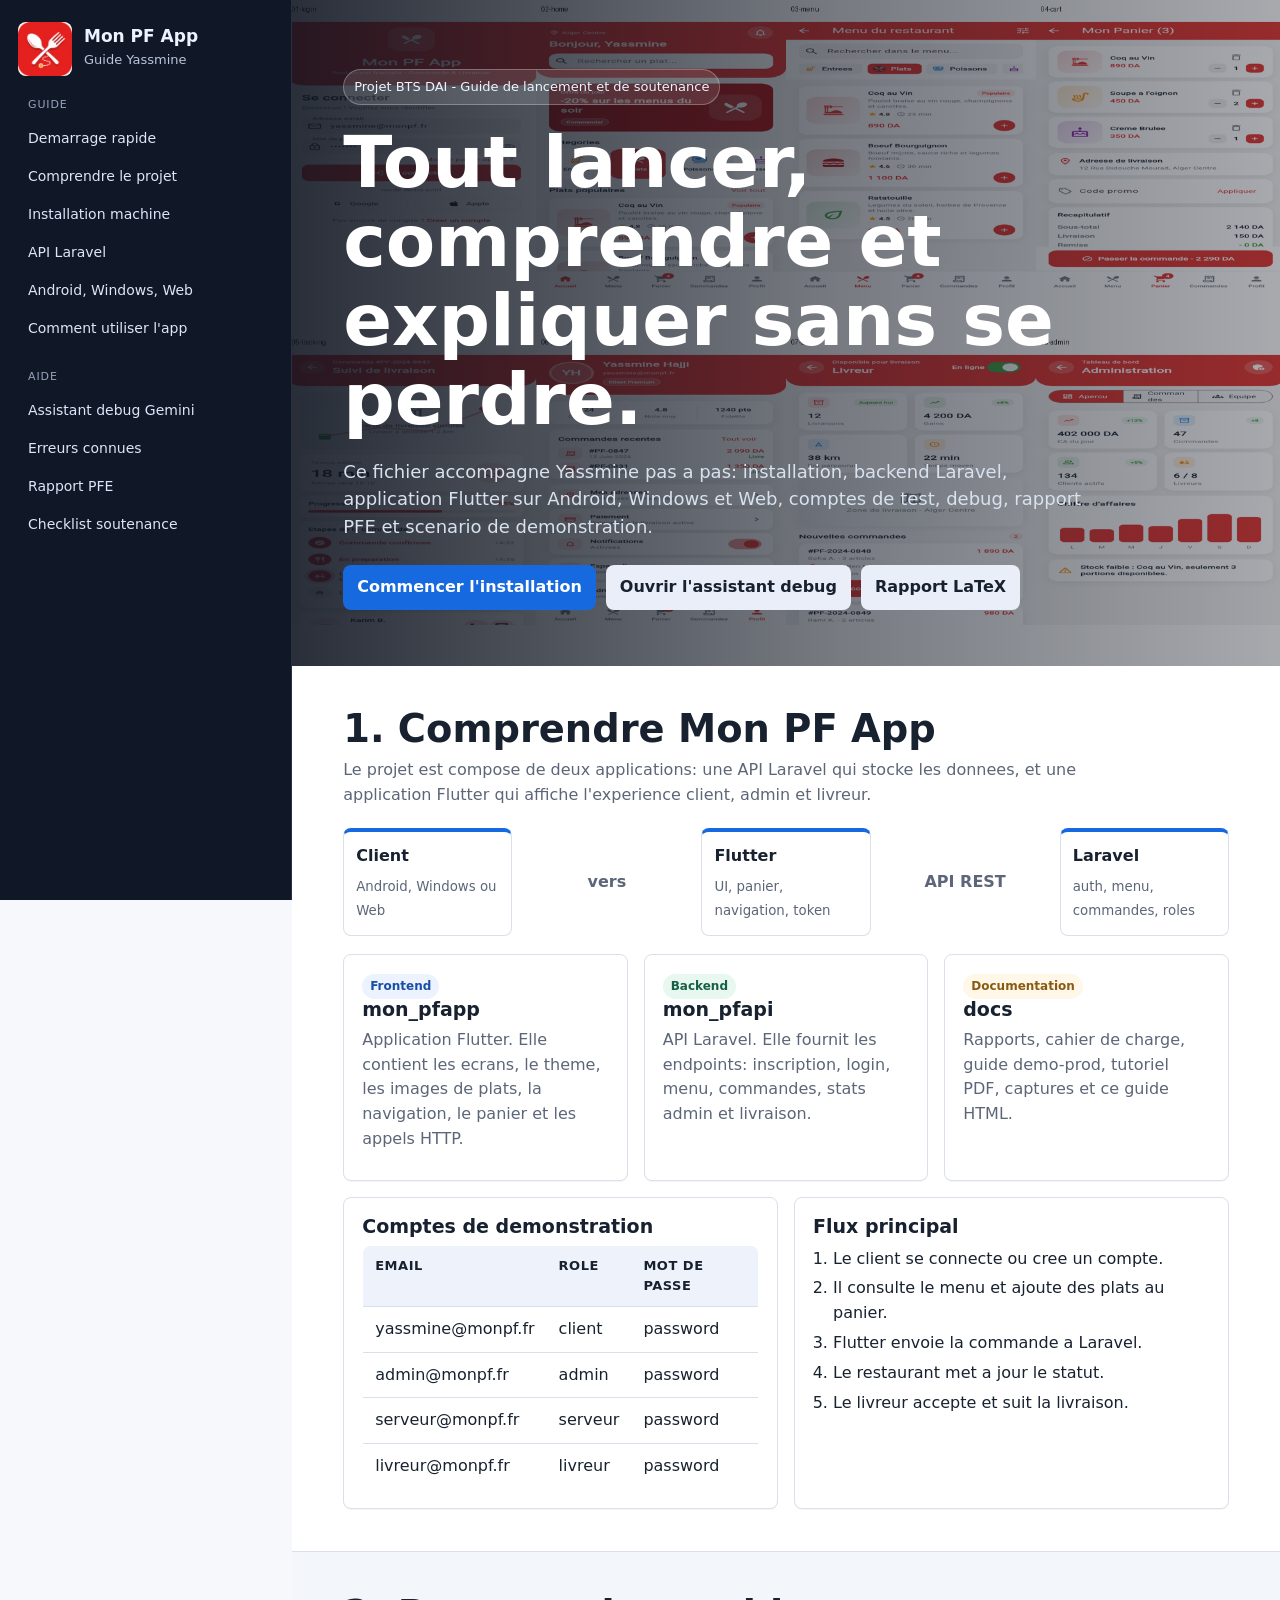
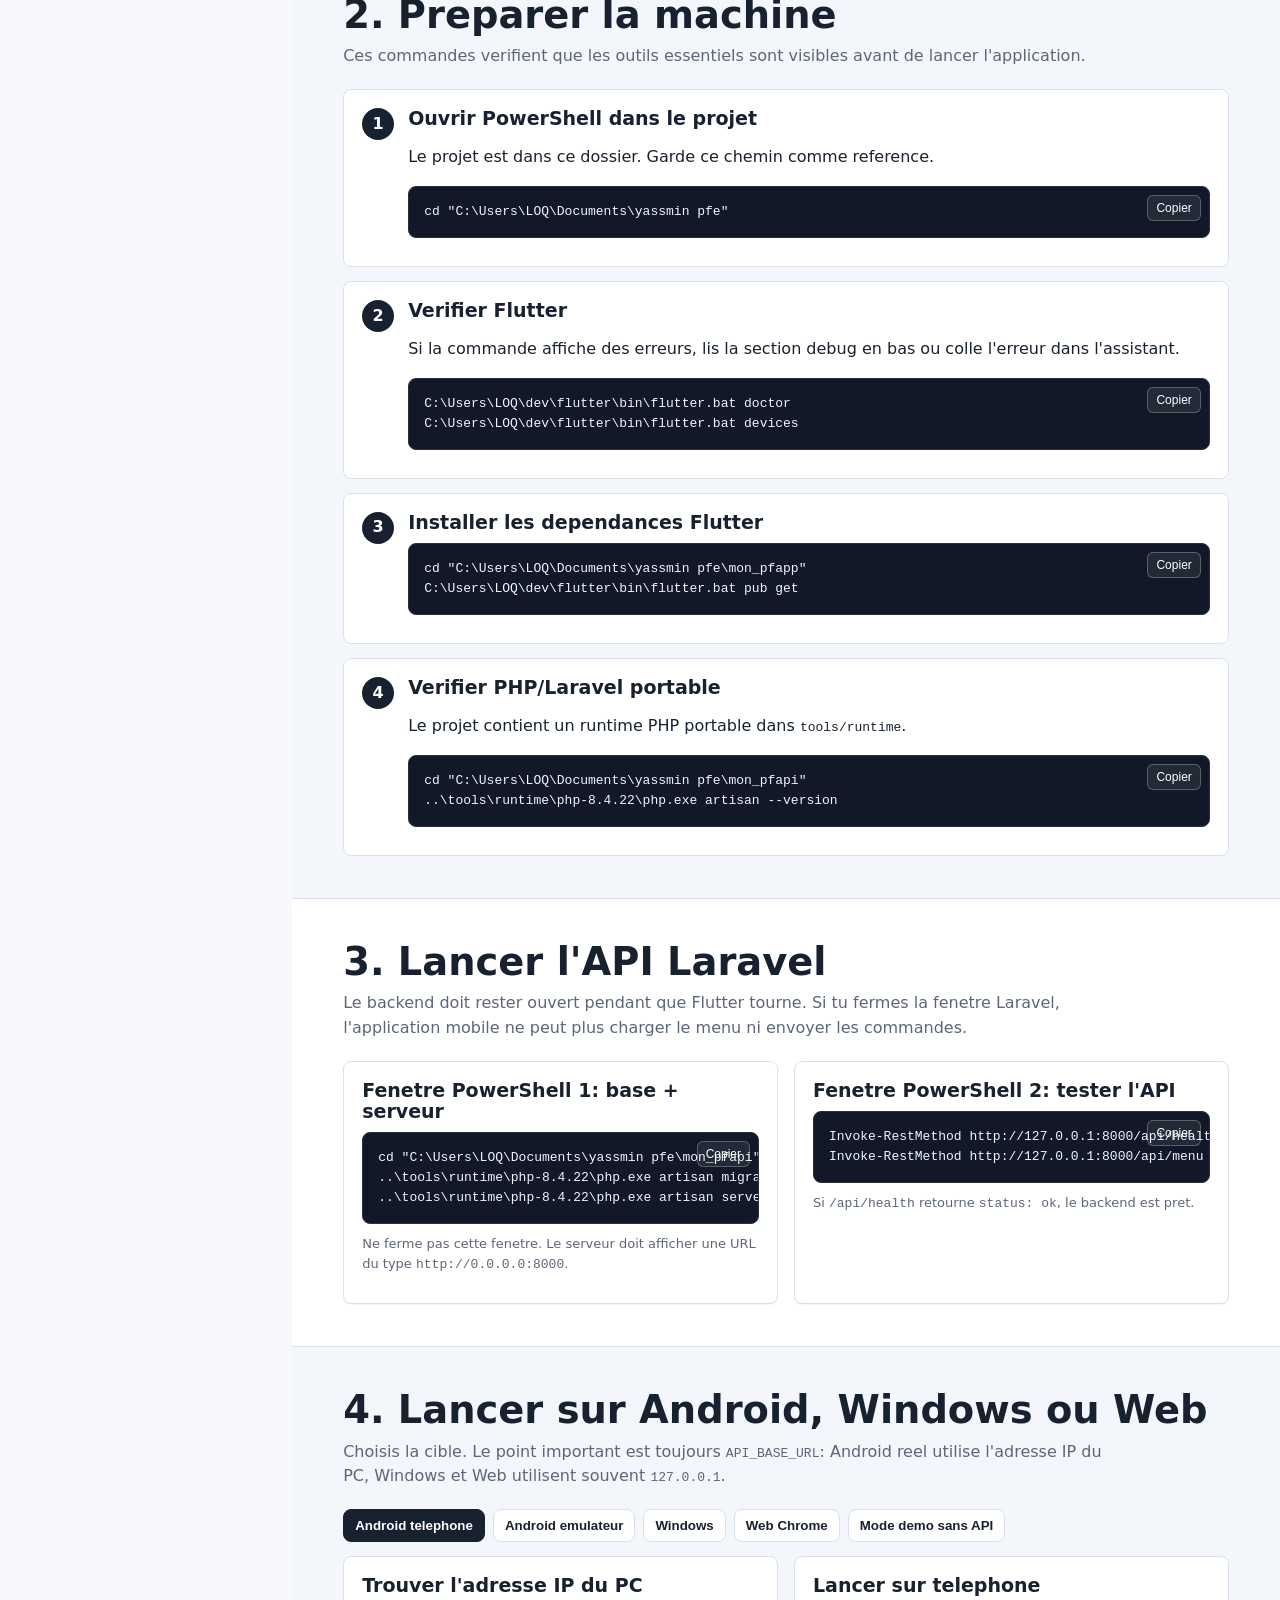
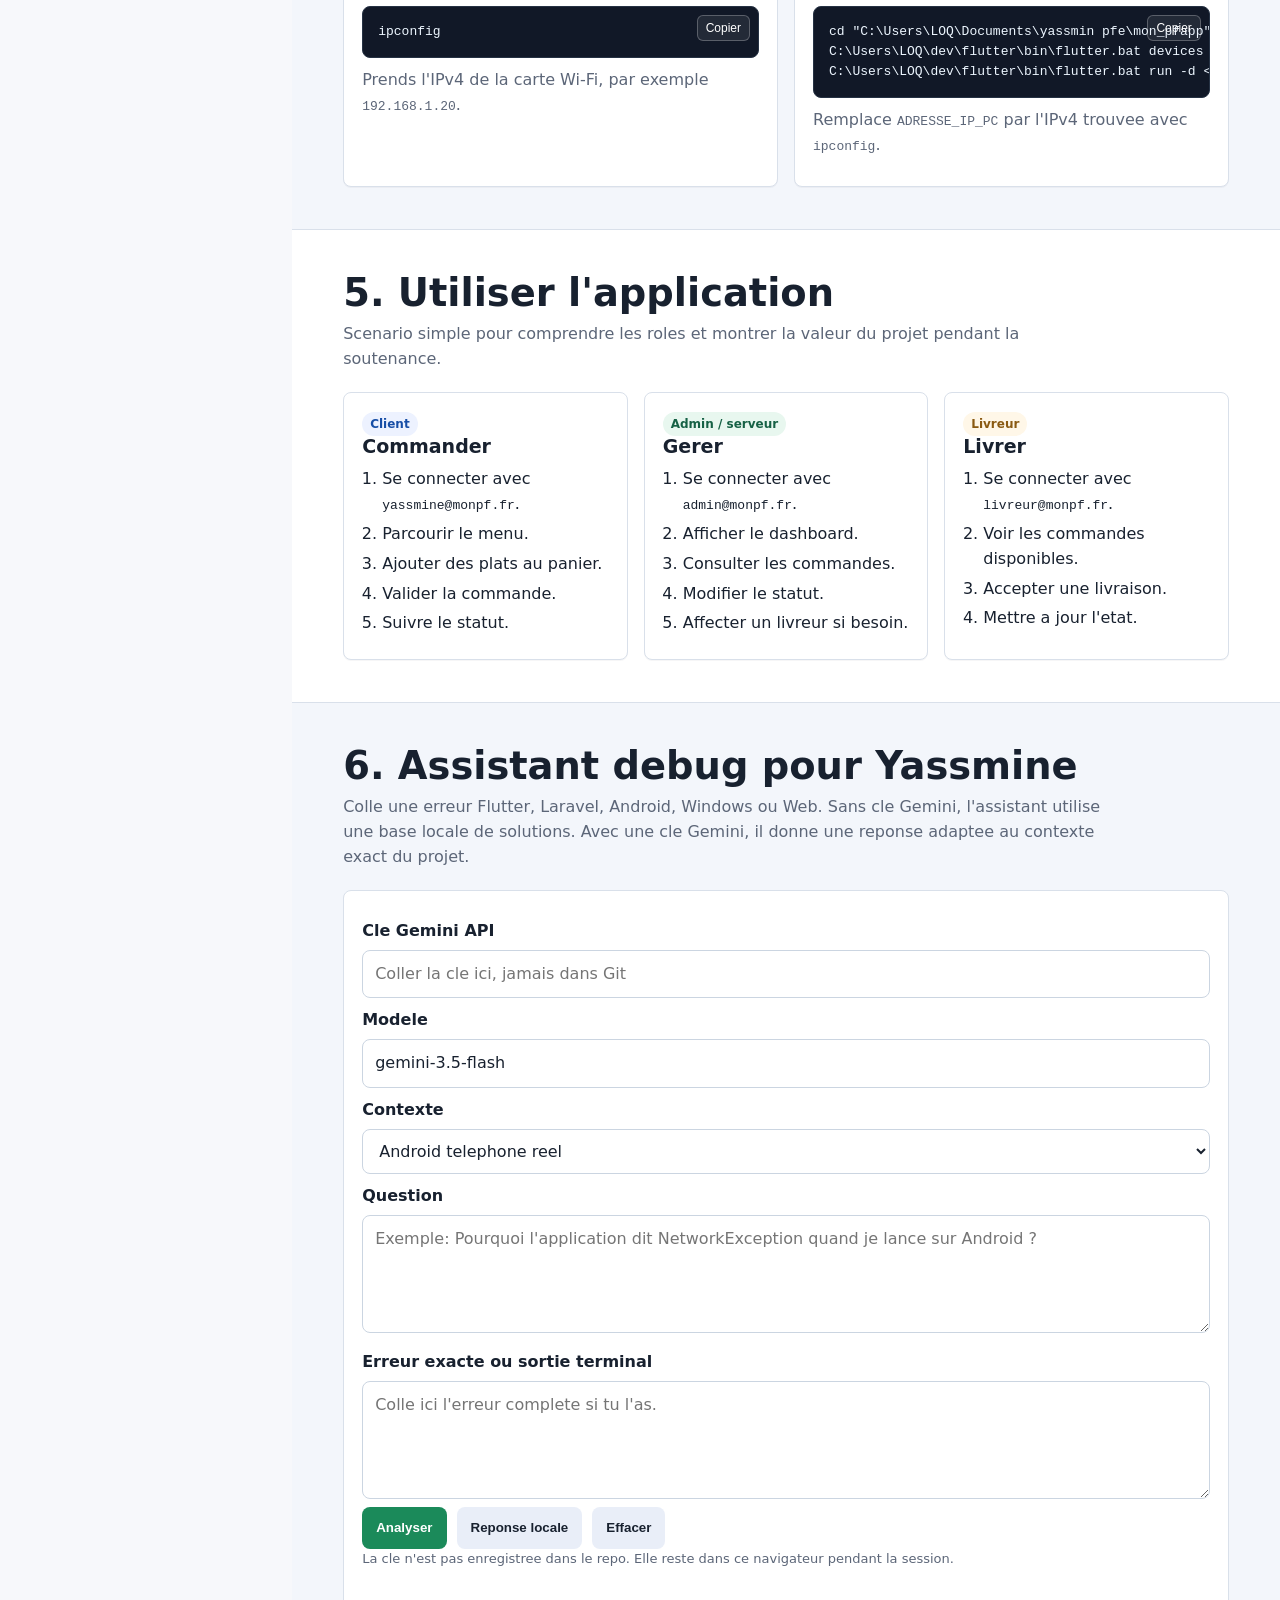
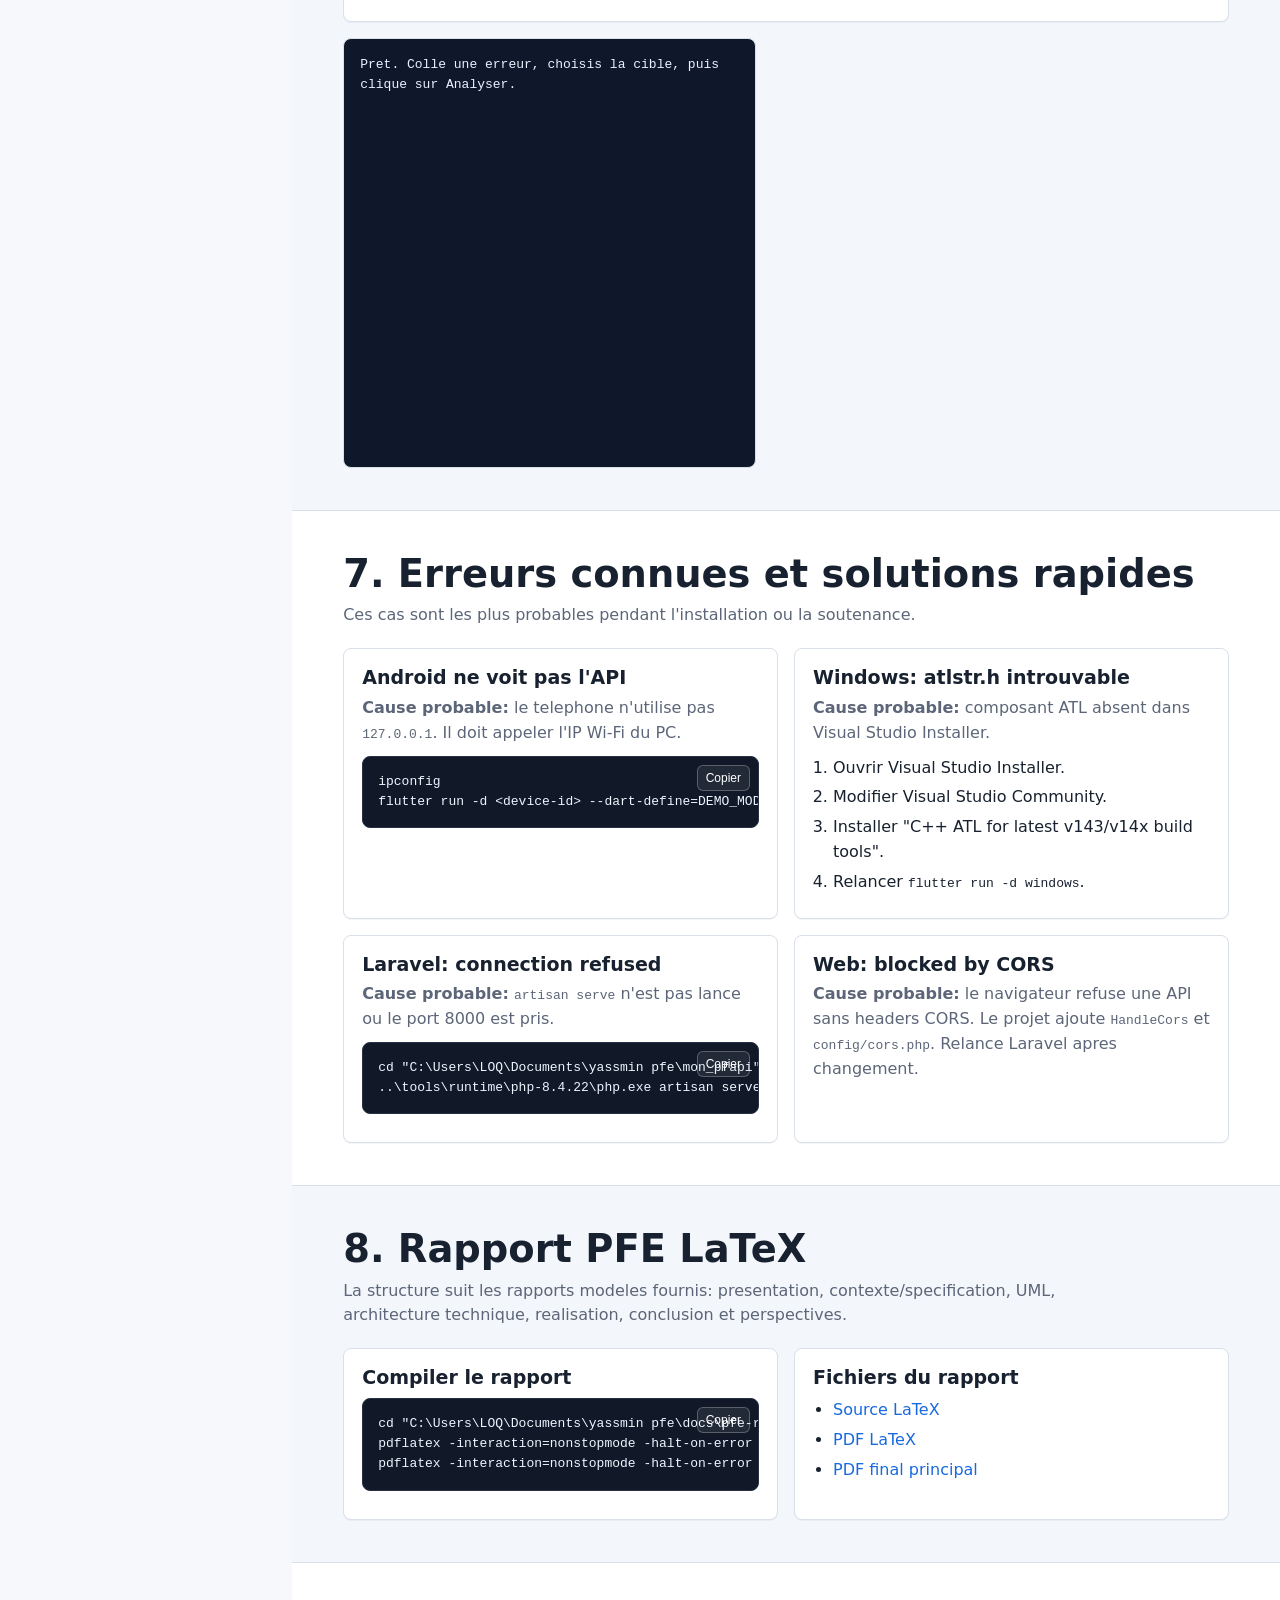
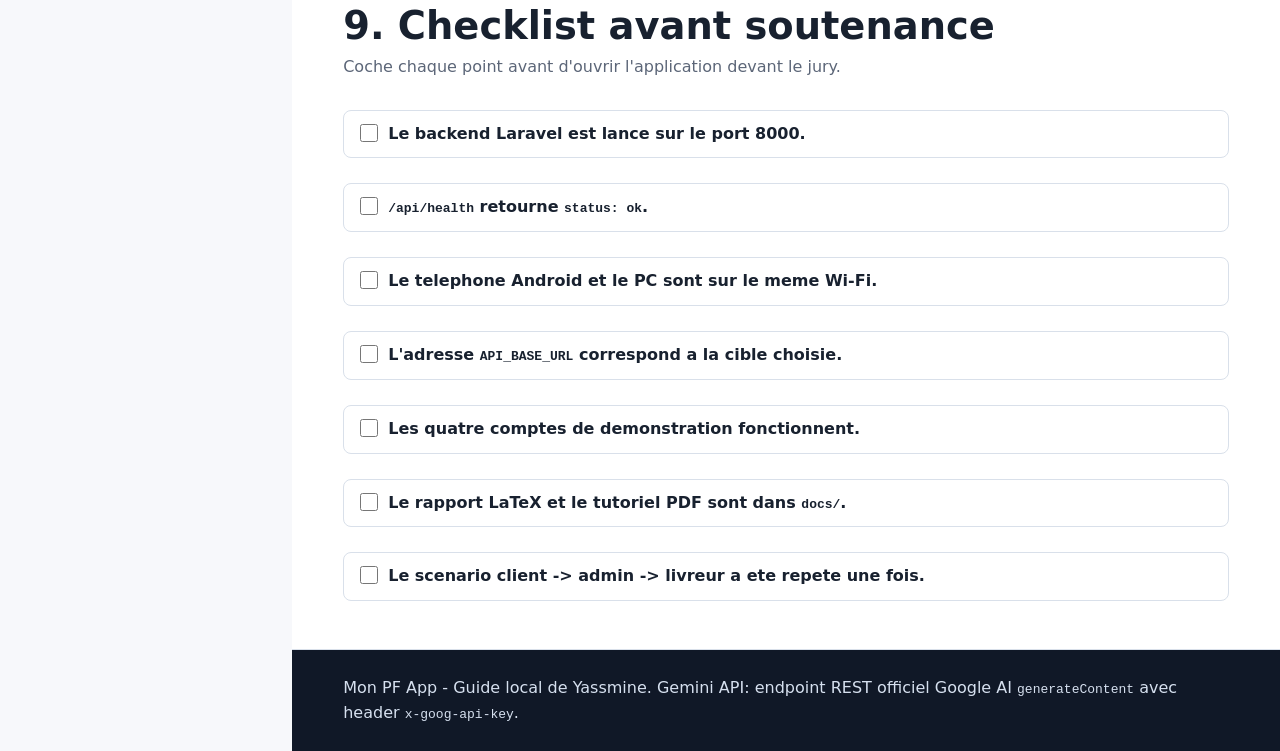
==== docs/yassmine-guide/index.html @ 3e491f98 "Add Yassmine guide and academic PFE report" ====
<!doctype html>
<html lang="fr">
<head>
  <meta charset="utf-8">
  <meta name="viewport" content="width=device-width, initial-scale=1">
  <title>Guide Yassmine - Mon PF App</title>
  <style>
    :root {
      --ink: #18212f;
      --muted: #5c6678;
      --line: #d9e0ea;
      --paper: #f7f8fb;
      --white: #ffffff;
      --blue: #1769e0;
      --green: #1b8a5a;
      --red: #c8323d;
      --gold: #b7791f;
      --violet: #6654d9;
      --shadow: 0 18px 55px rgba(24, 33, 47, 0.12);
      --radius: 8px;
      font-family: Inter, ui-sans-serif, system-ui, -apple-system, BlinkMacSystemFont, "Segoe UI", sans-serif;
    }

    * { box-sizing: border-box; }

    html { scroll-behavior: smooth; }

    body {
      margin: 0;
      color: var(--ink);
      background: var(--paper);
      line-height: 1.55;
    }

    a { color: var(--blue); text-decoration: none; }
    a:hover { text-decoration: underline; }

    .layout {
      min-height: 100vh;
      display: grid;
      grid-template-columns: 292px minmax(0, 1fr);
    }

    aside {
      position: sticky;
      top: 0;
      height: 100vh;
      overflow: auto;
      padding: 22px 18px;
      background: #101827;
      color: #ecf2ff;
      border-right: 1px solid rgba(255,255,255,0.1);
    }

    .brand {
      display: grid;
      grid-template-columns: 54px 1fr;
      gap: 12px;
      align-items: center;
      margin-bottom: 18px;
    }

    .brand img {
      width: 54px;
      height: 54px;
      border-radius: 8px;
      object-fit: cover;
      background: #fff;
    }

    .brand strong {
      display: block;
      font-size: 17px;
      line-height: 1.2;
    }

    .brand span {
      color: #b9c5d9;
      font-size: 13px;
    }

    nav a {
      display: flex;
      align-items: center;
      gap: 9px;
      min-height: 38px;
      padding: 8px 10px;
      border-radius: 8px;
      color: #dce6f8;
      font-size: 14px;
    }

    nav a:hover {
      background: rgba(255,255,255,0.08);
      text-decoration: none;
    }

    .nav-kicker {
      margin: 20px 10px 7px;
      color: #94a3b8;
      font-size: 11px;
      text-transform: uppercase;
      letter-spacing: 0.08em;
    }

    main {
      min-width: 0;
    }

    .hero {
      min-height: 74vh;
      display: grid;
      align-items: end;
      padding: 56px clamp(22px, 4vw, 62px);
      color: #fff;
      background:
        linear-gradient(90deg, rgba(12,18,30,0.88), rgba(12,18,30,0.56) 55%, rgba(12,18,30,0.36)),
        url("../tutorial/assets/screenshots/contact-sheet.png") center/cover;
    }

    .hero-inner {
      width: min(920px, 100%);
    }

    .eyebrow {
      display: inline-flex;
      align-items: center;
      gap: 8px;
      padding: 7px 10px;
      border: 1px solid rgba(255,255,255,0.28);
      border-radius: 999px;
      background: rgba(255,255,255,0.12);
      color: #edf4ff;
      font-size: 13px;
      margin-bottom: 18px;
    }

    h1, h2, h3 {
      margin: 0;
      line-height: 1.1;
      letter-spacing: 0;
    }

    h1 {
      font-size: clamp(38px, 6vw, 72px);
      max-width: 980px;
    }

    .hero p {
      max-width: 760px;
      color: #d8e2ef;
      font-size: 18px;
      margin: 18px 0 24px;
    }

    .hero-actions,
    .row-actions {
      display: flex;
      flex-wrap: wrap;
      gap: 10px;
    }

    .button {
      border: 0;
      border-radius: 8px;
      padding: 10px 14px;
      background: var(--blue);
      color: #fff;
      font-weight: 700;
      cursor: pointer;
      min-height: 42px;
    }

    .button.secondary {
      background: #e9eef8;
      color: var(--ink);
    }

    .button.dark {
      background: #18212f;
      color: #fff;
    }

    .button.green { background: var(--green); }
    .button.red { background: var(--red); }

    .button:hover { filter: brightness(0.96); }

    section {
      padding: 42px clamp(18px, 4vw, 62px);
      border-bottom: 1px solid var(--line);
      background: var(--white);
    }

    section.alt { background: #f3f6fb; }

    .section-head {
      display: flex;
      gap: 20px;
      align-items: end;
      justify-content: space-between;
      margin-bottom: 20px;
    }

    .section-head p {
      max-width: 760px;
      color: var(--muted);
      margin: 8px 0 0;
    }

    h2 {
      font-size: clamp(27px, 3vw, 42px);
      color: var(--ink);
    }

    h3 {
      font-size: 19px;
      margin-bottom: 8px;
    }

    .grid {
      display: grid;
      grid-template-columns: repeat(12, 1fr);
      gap: 16px;
    }

    .panel {
      grid-column: span 4;
      background: var(--white);
      border: 1px solid var(--line);
      border-radius: var(--radius);
      padding: 18px;
      box-shadow: 0 1px 0 rgba(24,33,47,0.04);
    }

    .panel.wide { grid-column: span 8; }
    .panel.full { grid-column: 1 / -1; }
    .panel.half { grid-column: span 6; }

    .panel p { color: var(--muted); margin: 0 0 10px; }
    .panel ul, .panel ol { margin: 10px 0 0; padding-left: 20px; }
    .panel li { margin: 5px 0; }

    .tag {
      display: inline-flex;
      align-items: center;
      min-height: 24px;
      padding: 3px 8px;
      border-radius: 999px;
      background: #edf2ff;
      color: #174ea6;
      font-size: 12px;
      font-weight: 700;
    }

    .tag.green { background: #e8f7ef; color: #166145; }
    .tag.red { background: #fff0f1; color: #9e1f2c; }
    .tag.gold { background: #fff7e8; color: #8a5a12; }
    .tag.violet { background: #f1efff; color: #4a3bb6; }

    .steps {
      counter-reset: step;
      display: grid;
      gap: 14px;
    }

    .step {
      position: relative;
      padding: 18px 18px 18px 64px;
      border: 1px solid var(--line);
      border-radius: var(--radius);
      background: var(--white);
    }

    .step::before {
      counter-increment: step;
      content: counter(step);
      position: absolute;
      left: 18px;
      top: 18px;
      width: 32px;
      height: 32px;
      display: grid;
      place-items: center;
      border-radius: 50%;
      background: var(--ink);
      color: #fff;
      font-weight: 800;
    }

    .codebox {
      position: relative;
      margin: 10px 0;
      border-radius: 8px;
      background: #111827;
      border: 1px solid #263244;
      overflow: hidden;
    }

    .codebox pre {
      margin: 0;
      padding: 15px 52px 15px 15px;
      color: #edf6ff;
      overflow: auto;
      font-family: "Cascadia Mono", "Fira Code", Consolas, monospace;
      font-size: 13px;
      line-height: 1.55;
    }

    .copy {
      position: absolute;
      top: 8px;
      right: 8px;
      border: 1px solid rgba(255,255,255,0.25);
      background: rgba(255,255,255,0.08);
      color: #fff;
      border-radius: 6px;
      padding: 5px 8px;
      font-size: 12px;
      cursor: pointer;
    }

    table {
      width: 100%;
      border-collapse: collapse;
      background: var(--white);
      border: 1px solid var(--line);
      border-radius: 8px;
      overflow: hidden;
    }

    th, td {
      padding: 10px 12px;
      border-bottom: 1px solid var(--line);
      vertical-align: top;
      text-align: left;
    }

    th {
      background: #eef3fb;
      font-size: 13px;
      text-transform: uppercase;
      letter-spacing: 0.04em;
    }

    tr:last-child td { border-bottom: 0; }

    .diagram {
      display: grid;
      grid-template-columns: repeat(5, minmax(110px, 1fr));
      gap: 10px;
      align-items: center;
      margin: 18px 0;
    }

    .node {
      min-height: 86px;
      border: 1px solid var(--line);
      border-top: 4px solid var(--blue);
      border-radius: 8px;
      padding: 12px;
      background: var(--white);
    }

    .node strong { display: block; margin-bottom: 5px; }
    .node small { color: var(--muted); }

    .arrow {
      color: var(--muted);
      text-align: center;
      font-weight: 800;
    }

    .tabs {
      display: flex;
      flex-wrap: wrap;
      gap: 8px;
      margin-bottom: 14px;
    }

    .tab {
      border: 1px solid var(--line);
      background: #fff;
      color: var(--ink);
      border-radius: 8px;
      padding: 8px 11px;
      cursor: pointer;
      font-weight: 700;
    }

    .tab.active {
      background: var(--ink);
      color: #fff;
      border-color: var(--ink);
    }

    .target-panel { display: none; }
    .target-panel.active { display: block; }

    .assistant {
      display: grid;
      grid-template-columns: minmax(0, 0.95fr) minmax(0, 1.05fr);
      gap: 16px;
    }

    label {
      display: block;
      color: var(--ink);
      font-weight: 700;
      margin: 10px 0 6px;
    }

    input, textarea, select {
      width: 100%;
      border: 1px solid #cbd5e1;
      border-radius: 8px;
      padding: 11px 12px;
      font: inherit;
      color: var(--ink);
      background: #fff;
    }

    textarea { min-height: 118px; resize: vertical; }

    .answer {
      min-height: 430px;
      border: 1px solid var(--line);
      border-radius: 8px;
      background: #0f172a;
      color: #eaf2ff;
      padding: 16px;
      white-space: pre-wrap;
      overflow: auto;
      font-family: "Cascadia Mono", Consolas, monospace;
      font-size: 13px;
      line-height: 1.55;
    }

    .hint {
      color: var(--muted);
      font-size: 13px;
      margin-top: 6px;
    }

    .status {
      min-height: 24px;
      color: var(--muted);
      font-size: 13px;
      margin-top: 10px;
    }

    .checklist {
      display: grid;
      gap: 9px;
    }

    .check {
      display: grid;
      grid-template-columns: 22px 1fr;
      gap: 10px;
      align-items: start;
      padding: 11px 12px;
      border: 1px solid var(--line);
      border-radius: 8px;
      background: #fff;
    }

    .check input { width: 18px; height: 18px; margin-top: 2px; }

    footer {
      padding: 26px clamp(18px, 4vw, 62px);
      color: #d6e0ef;
      background: #101827;
    }

    .mobile-nav {
      display: none;
      position: sticky;
      top: 0;
      z-index: 10;
      padding: 10px 12px;
      background: #101827;
      border-bottom: 1px solid rgba(255,255,255,0.12);
    }

    .mobile-nav select {
      background: #fff;
    }

    @media (max-width: 1000px) {
      .layout { display: block; }
      aside { display: none; }
      .mobile-nav { display: block; }
      .panel, .panel.wide, .panel.half { grid-column: 1 / -1; }
      .assistant { grid-template-columns: 1fr; }
      .diagram { grid-template-columns: 1fr; }
      .arrow { transform: rotate(90deg); }
      .hero { min-height: 68vh; }
    }
  </style>
</head>
<body>
  <div class="mobile-nav">
    <select id="mobileJump" aria-label="Navigation rapide">
      <option value="#start">Demarrage</option>
      <option value="#map">Carte du projet</option>
      <option value="#install">Installation</option>
      <option value="#backend">Backend</option>
      <option value="#targets">Android, Windows, Web</option>
      <option value="#use">Utiliser l'application</option>
      <option value="#debug">Assistant debug</option>
      <option value="#report">Rapport PFE</option>
      <option value="#check">Checklist</option>
    </select>
  </div>

  <div class="layout">
    <aside>
      <div class="brand">
        <img src="../../mon_pfapp/assets/branding/mon_pfapp_logo.png" alt="Logo Mon PF App">
        <div>
          <strong>Mon PF App</strong>
          <span>Guide Yassmine</span>
        </div>
      </div>
      <nav>
        <div class="nav-kicker">Guide</div>
        <a href="#start">Demarrage rapide</a>
        <a href="#map">Comprendre le projet</a>
        <a href="#install">Installation machine</a>
        <a href="#backend">API Laravel</a>
        <a href="#targets">Android, Windows, Web</a>
        <a href="#use">Comment utiliser l'app</a>
        <div class="nav-kicker">Aide</div>
        <a href="#debug">Assistant debug Gemini</a>
        <a href="#errors">Erreurs connues</a>
        <a href="#report">Rapport PFE</a>
        <a href="#check">Checklist soutenance</a>
      </nav>
    </aside>

    <main>
      <header class="hero" id="start">
        <div class="hero-inner">
          <span class="eyebrow">Projet BTS DAI - Guide de lancement et de soutenance</span>
          <h1>Tout lancer, comprendre et expliquer sans se perdre.</h1>
          <p>
            Ce fichier accompagne Yassmine pas a pas: installation, backend Laravel,
            application Flutter sur Android, Windows et Web, comptes de test, debug,
            rapport PFE et scenario de demonstration.
          </p>
          <div class="hero-actions">
            <a class="button" href="#install">Commencer l'installation</a>
            <a class="button secondary" href="#debug">Ouvrir l'assistant debug</a>
            <a class="button secondary" href="../pfe-report/latex/rapport_pfe_yassmine_hajji_mon_pf_app.pdf">Rapport LaTeX</a>
          </div>
        </div>
      </header>

      <section id="map">
        <div class="section-head">
          <div>
            <h2>1. Comprendre Mon PF App</h2>
            <p>Le projet est compose de deux applications: une API Laravel qui stocke les donnees, et une application Flutter qui affiche l'experience client, admin et livreur.</p>
          </div>
        </div>

        <div class="diagram" aria-label="Architecture du projet">
          <div class="node"><strong>Client</strong><small>Android, Windows ou Web</small></div>
          <div class="arrow">vers</div>
          <div class="node"><strong>Flutter</strong><small>UI, panier, navigation, token</small></div>
          <div class="arrow">API REST</div>
          <div class="node"><strong>Laravel</strong><small>auth, menu, commandes, roles</small></div>
        </div>

        <div class="grid">
          <article class="panel">
            <span class="tag">Frontend</span>
            <h3>mon_pfapp</h3>
            <p>Application Flutter. Elle contient les ecrans, le theme, les images de plats, la navigation, le panier et les appels HTTP.</p>
          </article>
          <article class="panel">
            <span class="tag green">Backend</span>
            <h3>mon_pfapi</h3>
            <p>API Laravel. Elle fournit les endpoints: inscription, login, menu, commandes, stats admin et livraison.</p>
          </article>
          <article class="panel">
            <span class="tag gold">Documentation</span>
            <h3>docs</h3>
            <p>Rapports, cahier de charge, guide demo-prod, tutoriel PDF, captures et ce guide HTML.</p>
          </article>
          <article class="panel half">
            <h3>Comptes de demonstration</h3>
            <table>
              <thead><tr><th>Email</th><th>Role</th><th>Mot de passe</th></tr></thead>
              <tbody>
                <tr><td>yassmine@monpf.fr</td><td>client</td><td>password</td></tr>
                <tr><td>admin@monpf.fr</td><td>admin</td><td>password</td></tr>
                <tr><td>serveur@monpf.fr</td><td>serveur</td><td>password</td></tr>
                <tr><td>livreur@monpf.fr</td><td>livreur</td><td>password</td></tr>
              </tbody>
            </table>
          </article>
          <article class="panel half">
            <h3>Flux principal</h3>
            <ol>
              <li>Le client se connecte ou cree un compte.</li>
              <li>Il consulte le menu et ajoute des plats au panier.</li>
              <li>Flutter envoie la commande a Laravel.</li>
              <li>Le restaurant met a jour le statut.</li>
              <li>Le livreur accepte et suit la livraison.</li>
            </ol>
          </article>
        </div>
      </section>

      <section class="alt" id="install">
        <div class="section-head">
          <div>
            <h2>2. Preparer la machine</h2>
            <p>Ces commandes verifient que les outils essentiels sont visibles avant de lancer l'application.</p>
          </div>
        </div>

        <div class="steps">
          <div class="step">
            <h3>Ouvrir PowerShell dans le projet</h3>
            <p>Le projet est dans ce dossier. Garde ce chemin comme reference.</p>
            <div class="codebox"><button class="copy">Copier</button><pre>cd "C:\Users\LOQ\Documents\yassmin pfe"</pre></div>
          </div>
          <div class="step">
            <h3>Verifier Flutter</h3>
            <p>Si la commande affiche des erreurs, lis la section debug en bas ou colle l'erreur dans l'assistant.</p>
            <div class="codebox"><button class="copy">Copier</button><pre>C:\Users\LOQ\dev\flutter\bin\flutter.bat doctor
C:\Users\LOQ\dev\flutter\bin\flutter.bat devices</pre></div>
          </div>
          <div class="step">
            <h3>Installer les dependances Flutter</h3>
            <div class="codebox"><button class="copy">Copier</button><pre>cd "C:\Users\LOQ\Documents\yassmin pfe\mon_pfapp"
C:\Users\LOQ\dev\flutter\bin\flutter.bat pub get</pre></div>
          </div>
          <div class="step">
            <h3>Verifier PHP/Laravel portable</h3>
            <p>Le projet contient un runtime PHP portable dans <code>tools/runtime</code>.</p>
            <div class="codebox"><button class="copy">Copier</button><pre>cd "C:\Users\LOQ\Documents\yassmin pfe\mon_pfapi"
..\tools\runtime\php-8.4.22\php.exe artisan --version</pre></div>
          </div>
        </div>
      </section>

      <section id="backend">
        <div class="section-head">
          <div>
            <h2>3. Lancer l'API Laravel</h2>
            <p>Le backend doit rester ouvert pendant que Flutter tourne. Si tu fermes la fenetre Laravel, l'application mobile ne peut plus charger le menu ni envoyer les commandes.</p>
          </div>
        </div>

        <div class="grid">
          <div class="panel half">
            <h3>Fenetre PowerShell 1: base + serveur</h3>
            <div class="codebox"><button class="copy">Copier</button><pre>cd "C:\Users\LOQ\Documents\yassmin pfe\mon_pfapi"
..\tools\runtime\php-8.4.22\php.exe artisan migrate:fresh --seed
..\tools\runtime\php-8.4.22\php.exe artisan serve --host=0.0.0.0 --port=8000</pre></div>
            <p class="hint">Ne ferme pas cette fenetre. Le serveur doit afficher une URL du type <code>http://0.0.0.0:8000</code>.</p>
          </div>
          <div class="panel half">
            <h3>Fenetre PowerShell 2: tester l'API</h3>
            <div class="codebox"><button class="copy">Copier</button><pre>Invoke-RestMethod http://127.0.0.1:8000/api/health
Invoke-RestMethod http://127.0.0.1:8000/api/menu</pre></div>
            <p class="hint">Si <code>/api/health</code> retourne <code>status: ok</code>, le backend est pret.</p>
          </div>
        </div>
      </section>

      <section class="alt" id="targets">
        <div class="section-head">
          <div>
            <h2>4. Lancer sur Android, Windows ou Web</h2>
            <p>Choisis la cible. Le point important est toujours <code>API_BASE_URL</code>: Android reel utilise l'adresse IP du PC, Windows et Web utilisent souvent <code>127.0.0.1</code>.</p>
          </div>
        </div>

        <div class="tabs" role="tablist">
          <button class="tab active" data-tab="android">Android telephone</button>
          <button class="tab" data-tab="emulator">Android emulateur</button>
          <button class="tab" data-tab="windows">Windows</button>
          <button class="tab" data-tab="web">Web Chrome</button>
          <button class="tab" data-tab="demo">Mode demo sans API</button>
        </div>

        <div class="target-panel active" id="tab-android">
          <div class="grid">
            <div class="panel half">
              <h3>Trouver l'adresse IP du PC</h3>
              <div class="codebox"><button class="copy">Copier</button><pre>ipconfig</pre></div>
              <p>Prends l'IPv4 de la carte Wi-Fi, par exemple <code>192.168.1.20</code>.</p>
            </div>
            <div class="panel half">
              <h3>Lancer sur telephone</h3>
              <div class="codebox"><button class="copy">Copier</button><pre>cd "C:\Users\LOQ\Documents\yassmin pfe\mon_pfapp"
C:\Users\LOQ\dev\flutter\bin\flutter.bat devices
C:\Users\LOQ\dev\flutter\bin\flutter.bat run -d &lt;device-id&gt; --dart-define=DEMO_MODE=false --dart-define=API_BASE_URL=http://ADRESSE_IP_PC:8000/api</pre></div>
              <p>Remplace <code>ADRESSE_IP_PC</code> par l'IPv4 trouvee avec <code>ipconfig</code>.</p>
            </div>
          </div>
        </div>

        <div class="target-panel" id="tab-emulator">
          <div class="panel full">
            <h3>Lancer sur emulateur Android</h3>
            <p>Dans l'emulateur Android, <code>10.0.2.2</code> signifie "mon PC".</p>
            <div class="codebox"><button class="copy">Copier</button><pre>cd "C:\Users\LOQ\Documents\yassmin pfe\mon_pfapp"
C:\Users\LOQ\dev\flutter\bin\flutter.bat run -d emulator --dart-define=DEMO_MODE=false --dart-define=API_BASE_URL=http://10.0.2.2:8000/api</pre></div>
          </div>
        </div>

        <div class="target-panel" id="tab-windows">
          <div class="panel full">
            <h3>Lancer sur Windows</h3>
            <div class="codebox"><button class="copy">Copier</button><pre>cd "C:\Users\LOQ\Documents\yassmin pfe\mon_pfapp"
C:\Users\LOQ\dev\flutter\bin\flutter.bat run -d windows --dart-define=DEMO_MODE=false --dart-define=API_BASE_URL=http://127.0.0.1:8000/api</pre></div>
            <p class="hint">Si l'erreur parle de <code>atlstr.h</code>, installe le composant Visual Studio "C++ ATL".</p>
          </div>
        </div>

        <div class="target-panel" id="tab-web">
          <div class="panel full">
            <h3>Lancer sur Web Chrome</h3>
            <p>Le backend contient maintenant CORS pour permettre au navigateur d'appeler <code>/api</code> en local.</p>
            <div class="codebox"><button class="copy">Copier</button><pre>cd "C:\Users\LOQ\Documents\yassmin pfe\mon_pfapp"
C:\Users\LOQ\dev\flutter\bin\flutter.bat run -d chrome --web-port=5600 --dart-define=DEMO_MODE=false --dart-define=API_BASE_URL=http://127.0.0.1:8000/api</pre></div>
          </div>
        </div>

        <div class="target-panel" id="tab-demo">
          <div class="panel full">
            <h3>Mode demo sans backend</h3>
            <p>Utile si le jury veut voir l'interface rapidement ou si l'API est temporairement bloquee.</p>
            <div class="codebox"><button class="copy">Copier</button><pre>cd "C:\Users\LOQ\Documents\yassmin pfe\mon_pfapp"
C:\Users\LOQ\dev\flutter\bin\flutter.bat run -d chrome --dart-define=DEMO_MODE=true</pre></div>
          </div>
        </div>
      </section>

      <section id="use">
        <div class="section-head">
          <div>
            <h2>5. Utiliser l'application</h2>
            <p>Scenario simple pour comprendre les roles et montrer la valeur du projet pendant la soutenance.</p>
          </div>
        </div>

        <div class="grid">
          <article class="panel">
            <span class="tag">Client</span>
            <h3>Commander</h3>
            <ol>
              <li>Se connecter avec <code>yassmine@monpf.fr</code>.</li>
              <li>Parcourir le menu.</li>
              <li>Ajouter des plats au panier.</li>
              <li>Valider la commande.</li>
              <li>Suivre le statut.</li>
            </ol>
          </article>
          <article class="panel">
            <span class="tag green">Admin / serveur</span>
            <h3>Gerer</h3>
            <ol>
              <li>Se connecter avec <code>admin@monpf.fr</code>.</li>
              <li>Afficher le dashboard.</li>
              <li>Consulter les commandes.</li>
              <li>Modifier le statut.</li>
              <li>Affecter un livreur si besoin.</li>
            </ol>
          </article>
          <article class="panel">
            <span class="tag gold">Livreur</span>
            <h3>Livrer</h3>
            <ol>
              <li>Se connecter avec <code>livreur@monpf.fr</code>.</li>
              <li>Voir les commandes disponibles.</li>
              <li>Accepter une livraison.</li>
              <li>Mettre a jour l'etat.</li>
            </ol>
          </article>
        </div>
      </section>

      <section class="alt" id="debug">
        <div class="section-head">
          <div>
            <h2>6. Assistant debug pour Yassmine</h2>
            <p>Colle une erreur Flutter, Laravel, Android, Windows ou Web. Sans cle Gemini, l'assistant utilise une base locale de solutions. Avec une cle Gemini, il donne une reponse adaptee au contexte exact du projet.</p>
          </div>
        </div>

        <div class="assistant">
          <div class="panel full">
            <label for="apiKey">Cle Gemini API</label>
            <input id="apiKey" type="password" placeholder="Coller la cle ici, jamais dans Git">
            <label for="model">Modele</label>
            <input id="model" value="gemini-3.5-flash">
            <label for="target">Contexte</label>
            <select id="target">
              <option>Android telephone reel</option>
              <option>Android emulateur</option>
              <option>Windows</option>
              <option>Web Chrome</option>
              <option>Backend Laravel</option>
              <option>Rapport LaTeX</option>
            </select>
            <label for="question">Question</label>
            <textarea id="question" placeholder="Exemple: Pourquoi l'application dit NetworkException quand je lance sur Android ?"></textarea>
            <label for="errorLog">Erreur exacte ou sortie terminal</label>
            <textarea id="errorLog" placeholder="Colle ici l'erreur complete si tu l'as."></textarea>
            <div class="row-actions">
              <button class="button green" id="askBtn">Analyser</button>
              <button class="button secondary" id="offlineBtn">Reponse locale</button>
              <button class="button secondary" id="clearBtn">Effacer</button>
            </div>
            <p class="hint">La cle n'est pas enregistree dans le repo. Elle reste dans ce navigateur pendant la session.</p>
            <div class="status" id="status"></div>
          </div>
          <div>
            <div class="answer" id="answer">Pret. Colle une erreur, choisis la cible, puis clique sur Analyser.</div>
          </div>
        </div>
      </section>

      <section id="errors">
        <div class="section-head">
          <div>
            <h2>7. Erreurs connues et solutions rapides</h2>
            <p>Ces cas sont les plus probables pendant l'installation ou la soutenance.</p>
          </div>
        </div>

        <div class="grid">
          <article class="panel half">
            <h3>Android ne voit pas l'API</h3>
            <p><strong>Cause probable:</strong> le telephone n'utilise pas <code>127.0.0.1</code>. Il doit appeler l'IP Wi-Fi du PC.</p>
            <div class="codebox"><button class="copy">Copier</button><pre>ipconfig
flutter run -d &lt;device-id&gt; --dart-define=DEMO_MODE=false --dart-define=API_BASE_URL=http://ADRESSE_IP_PC:8000/api</pre></div>
          </article>
          <article class="panel half">
            <h3>Windows: atlstr.h introuvable</h3>
            <p><strong>Cause probable:</strong> composant ATL absent dans Visual Studio Installer.</p>
            <ol>
              <li>Ouvrir Visual Studio Installer.</li>
              <li>Modifier Visual Studio Community.</li>
              <li>Installer "C++ ATL for latest v143/v14x build tools".</li>
              <li>Relancer <code>flutter run -d windows</code>.</li>
            </ol>
          </article>
          <article class="panel half">
            <h3>Laravel: connection refused</h3>
            <p><strong>Cause probable:</strong> <code>artisan serve</code> n'est pas lance ou le port 8000 est pris.</p>
            <div class="codebox"><button class="copy">Copier</button><pre>cd "C:\Users\LOQ\Documents\yassmin pfe\mon_pfapi"
..\tools\runtime\php-8.4.22\php.exe artisan serve --host=0.0.0.0 --port=8000</pre></div>
          </article>
          <article class="panel half">
            <h3>Web: blocked by CORS</h3>
            <p><strong>Cause probable:</strong> le navigateur refuse une API sans headers CORS. Le projet ajoute <code>HandleCors</code> et <code>config/cors.php</code>. Relance Laravel apres changement.</p>
          </article>
        </div>
      </section>

      <section class="alt" id="report">
        <div class="section-head">
          <div>
            <h2>8. Rapport PFE LaTeX</h2>
            <p>La structure suit les rapports modeles fournis: presentation, contexte/specification, UML, architecture technique, realisation, conclusion et perspectives.</p>
          </div>
        </div>

        <div class="grid">
          <article class="panel half">
            <h3>Compiler le rapport</h3>
            <div class="codebox"><button class="copy">Copier</button><pre>cd "C:\Users\LOQ\Documents\yassmin pfe\docs\pfe-report\latex"
pdflatex -interaction=nonstopmode -halt-on-error rapport_pfe_yassmine_hajji_mon_pf_app.tex
pdflatex -interaction=nonstopmode -halt-on-error rapport_pfe_yassmine_hajji_mon_pf_app.tex</pre></div>
          </article>
          <article class="panel half">
            <h3>Fichiers du rapport</h3>
            <ul>
              <li><a href="../pfe-report/latex/rapport_pfe_yassmine_hajji_mon_pf_app.tex">Source LaTeX</a></li>
              <li><a href="../pfe-report/latex/rapport_pfe_yassmine_hajji_mon_pf_app.pdf">PDF LaTeX</a></li>
              <li><a href="../pfe-report/Rapport_PFE_Yassmine_Hajji_Mon_PF_App.pdf">PDF final principal</a></li>
            </ul>
          </article>
        </div>
      </section>

      <section id="check">
        <div class="section-head">
          <div>
            <h2>9. Checklist avant soutenance</h2>
            <p>Coche chaque point avant d'ouvrir l'application devant le jury.</p>
          </div>
        </div>
        <div class="checklist">
          <label class="check"><input type="checkbox"> <span>Le backend Laravel est lance sur le port 8000.</span></label>
          <label class="check"><input type="checkbox"> <span><code>/api/health</code> retourne <code>status: ok</code>.</span></label>
          <label class="check"><input type="checkbox"> <span>Le telephone Android et le PC sont sur le meme Wi-Fi.</span></label>
          <label class="check"><input type="checkbox"> <span>L'adresse <code>API_BASE_URL</code> correspond a la cible choisie.</span></label>
          <label class="check"><input type="checkbox"> <span>Les quatre comptes de demonstration fonctionnent.</span></label>
          <label class="check"><input type="checkbox"> <span>Le rapport LaTeX et le tutoriel PDF sont dans <code>docs/</code>.</span></label>
          <label class="check"><input type="checkbox"> <span>Le scenario client -> admin -> livreur a ete repete une fois.</span></label>
        </div>
      </section>

      <footer>
        Mon PF App - Guide local de Yassmine. Gemini API: endpoint REST officiel Google AI <code>generateContent</code> avec header <code>x-goog-api-key</code>.
      </footer>
    </main>
  </div>

  <script>
    const PROJECT_CONTEXT = String.raw`
Tu es l'assistant debug de Yassmine Hajji pour son PFE BTS DAI.
Projet: Mon PF App, application restaurant.
Repo Windows: C:\\Users\\LOQ\\Documents\\yassmin pfe
Frontend: Flutter/Dart dans mon_pfapp.
Backend: Laravel 13/PHP dans mon_pfapi.
Base demo: SQLite seedee.
API locale: http://127.0.0.1:8000/api sur Windows/Web; http://ADRESSE_IP_PC:8000/api sur telephone Android; http://10.0.2.2:8000/api sur emulateur.
Commandes backend:
cd "C:\\Users\\LOQ\\Documents\\yassmin pfe\\mon_pfapi"
..\\tools\\runtime\\php-8.4.22\\php.exe artisan migrate:fresh --seed
..\\tools\\runtime\\php-8.4.22\\php.exe artisan serve --host=0.0.0.0 --port=8000
Commandes Flutter:
cd "C:\\Users\\LOQ\\Documents\\yassmin pfe\\mon_pfapp"
C:\\Users\\LOQ\\dev\\flutter\\bin\\flutter.bat run -d windows --dart-define=DEMO_MODE=false --dart-define=API_BASE_URL=http://127.0.0.1:8000/api
Comptes: yassmine@monpf.fr, admin@monpf.fr, serveur@monpf.fr, livreur@monpf.fr avec password.
Reponds en francais simple. Structure toujours:
1. Ce que l'erreur veut dire.
2. Pourquoi elle arrive dans ce projet.
3. Solution pas a pas.
4. Commandes exactes.
5. Verification finale.
N'invente pas de chemins si tu n'es pas sur; utilise ceux du contexte.
`;

    const recipes = [
      {
        keys: ["atlstr.h", "ATL", "C1083"],
        title: "Windows build: atlstr.h introuvable",
        answer: String.raw`Ce que cela veut dire
Le compilateur Windows cherche un header ATL de Visual Studio et ne le trouve pas.

Pourquoi ici
Le plugin flutter_secure_storage_windows depend d'un composant C++ de Visual Studio.

Solution pas a pas
1. Ouvrir Visual Studio Installer.
2. Cliquer sur Modifier pour Visual Studio Community.
3. Aller dans Composants individuels.
4. Chercher ATL.
5. Installer C++ ATL for latest v143/v14x build tools.
6. Redemarrer PowerShell.

Commandes
cd "C:\\Users\\LOQ\\Documents\\yassmin pfe\\mon_pfapp"
C:\\Users\\LOQ\\dev\\flutter\\bin\\flutter.bat run -d windows --dart-define=DEMO_MODE=false --dart-define=API_BASE_URL=http://127.0.0.1:8000/api

Verification
La fenetre Windows de Mon PF App doit s'ouvrir et le menu doit se charger.`
      },
      {
        keys: ["connection refused", "NetworkException", "SocketException", "failed host lookup", "timed out"],
        title: "Flutter ne peut pas joindre Laravel",
        answer: String.raw`Ce que cela veut dire
Flutter essaye d'appeler l'API mais ne trouve pas le serveur.

Pourquoi ici
Le backend n'est peut-etre pas lance, ou l'URL API_BASE_URL n'est pas adaptee a la cible.

Solution pas a pas
1. Lance Laravel dans une fenetre PowerShell separee.
2. Teste /api/health.
3. Choisis la bonne URL:
- Windows/Web: http://127.0.0.1:8000/api
- Android emulateur: http://10.0.2.2:8000/api
- Telephone Android: http://ADRESSE_IP_PC:8000/api

Commandes backend
cd "C:\\Users\\LOQ\\Documents\\yassmin pfe\\mon_pfapi"
..\\tools\\runtime\\php-8.4.22\\php.exe artisan serve --host=0.0.0.0 --port=8000

Verification
Invoke-RestMethod http://127.0.0.1:8000/api/health`
      },
      {
        keys: ["cors", "Access-Control-Allow-Origin", "blocked by CORS"],
        title: "Web: erreur CORS",
        answer: String.raw`Ce que cela veut dire
Chrome bloque une requete vers l'API car la reponse Laravel n'autorise pas l'origine web.

Pourquoi ici
Flutter Web tourne dans Chrome sur un port local et appelle Laravel sur un autre port.

Solution pas a pas
1. Verifie que mon_pfapi/config/cors.php existe.
2. Verifie que HandleCors est ajoute dans bootstrap/app.php.
3. Relance Laravel, car la configuration est chargee au demarrage.

Commandes
cd "C:\\Users\\LOQ\\Documents\\yassmin pfe\\mon_pfapi"
..\\tools\\runtime\\php-8.4.22\\php.exe artisan config:clear
..\\tools\\runtime\\php-8.4.22\\php.exe artisan serve --host=0.0.0.0 --port=8000

Verification
Relance Flutter Web et recharge Chrome.`
      },
      {
        keys: ["No devices found", "adb", "unauthorized", "device offline"],
        title: "Android non detecte",
        answer: String.raw`Ce que cela veut dire
Flutter ne voit pas le telephone Android.

Pourquoi ici
Le mode developpeur, le debogage USB ou l'autorisation RSA ne sont pas actifs.

Solution pas a pas
1. Activer Options developpeur sur Android.
2. Activer Debogage USB.
3. Brancher le cable USB.
4. Accepter la fenetre d'autorisation sur le telephone.
5. Relancer devices.

Commandes
C:\\Users\\LOQ\\dev\\flutter\\bin\\flutter.bat devices
adb devices

Verification
Le telephone doit apparaitre avec un identifiant et le statut device.`
      }
    ];

    function $(selector) {
      return document.querySelector(selector);
    }

    function setAnswer(text) {
      $("#answer").textContent = text;
    }

    function setStatus(text) {
      $("#status").textContent = text;
    }

    function offlineAnswer() {
      const raw = [$("#question").value, $("#errorLog").value, $("#target").value].join(" ").toLowerCase();
      const recipe = recipes.find(item => item.keys.some(key => raw.includes(key.toLowerCase())));
      if (recipe) {
        setAnswer(recipe.title + "\n\n" + recipe.answer);
        setStatus("Reponse locale trouvee.");
        return;
      }
      setAnswer(String.raw`Diagnostic local general

1. Verifie que tu es dans le bon dossier:
cd "C:\\Users\\LOQ\\Documents\\yassmin pfe"

2. Verifie que Laravel tourne:
Invoke-RestMethod http://127.0.0.1:8000/api/health

3. Verifie la cible Flutter:
C:\\Users\\LOQ\\dev\\flutter\\bin\\flutter.bat devices

4. Relance avec la bonne API_BASE_URL:
- Windows/Web: http://127.0.0.1:8000/api
- Emulateur Android: http://10.0.2.2:8000/api
- Telephone Android: http://ADRESSE_IP_PC:8000/api

5. Si l'erreur continue, colle le message exact dans la zone "Erreur exacte".`);
      setStatus("Reponse locale generale.");
    }

    async function askGemini() {
      const key = $("#apiKey").value.trim();
      if (!key) {
        offlineAnswer();
        setStatus("Aucune cle Gemini: reponse locale utilisee.");
        return;
      }

      const model = $("#model").value.trim() || "gemini-3.5-flash";
      const question = $("#question").value.trim();
      const errorLog = $("#errorLog").value.trim();
      const target = $("#target").value;
      const prompt = `
Cible: ${target}
Question de Yassmine: ${question || "(pas de question, analyser l'erreur)"}
Erreur ou sortie terminal:
${errorLog || "(aucune erreur collee)"}

Donne une solution executable sur Windows avec les commandes exactes du projet.`;

      setStatus("Gemini analyse l'erreur...");
      setAnswer("Analyse en cours...");

      try {
        const response = await fetch(`https://generativelanguage.googleapis.com/v1beta/models/${encodeURIComponent(model)}:generateContent`, {
          method: "POST",
          headers: {
            "Content-Type": "application/json",
            "x-goog-api-key": key
          },
          body: JSON.stringify({
            system_instruction: {
              parts: [{ text: PROJECT_CONTEXT }]
            },
            contents: [
              {
                parts: [{ text: prompt }]
              }
            ],
            generationConfig: {
              temperature: 0.2,
              maxOutputTokens: 1800
            }
          })
        });

        const data = await response.json();
        if (!response.ok) {
          throw new Error(data.error?.message || "Erreur API Gemini.");
        }

        const text = data.candidates?.[0]?.content?.parts?.map(part => part.text || "").join("\n").trim();
        setAnswer(text || "Gemini n'a pas retourne de texte. Essaie avec plus de details.");
        setStatus("Reponse Gemini recue.");
      } catch (error) {
        setStatus("Gemini indisponible: reponse locale affichee.");
        offlineAnswer();
        setAnswer($("#answer").textContent + "\n\nNote Gemini: " + error.message);
      }
    }

    document.querySelectorAll(".copy").forEach(button => {
      button.addEventListener("click", async () => {
        const code = button.parentElement.querySelector("pre").innerText;
        await navigator.clipboard.writeText(code);
        const previous = button.textContent;
        button.textContent = "Copie";
        setTimeout(() => button.textContent = previous, 1200);
      });
    });

    document.querySelectorAll(".tab").forEach(button => {
      button.addEventListener("click", () => {
        document.querySelectorAll(".tab").forEach(tab => tab.classList.remove("active"));
        document.querySelectorAll(".target-panel").forEach(panel => panel.classList.remove("active"));
        button.classList.add("active");
        $("#tab-" + button.dataset.tab).classList.add("active");
      });
    });

    $("#askBtn").addEventListener("click", askGemini);
    $("#offlineBtn").addEventListener("click", offlineAnswer);
    $("#clearBtn").addEventListener("click", () => {
      $("#question").value = "";
      $("#errorLog").value = "";
      setAnswer("Pret. Colle une erreur, choisis la cible, puis clique sur Analyser.");
      setStatus("");
    });

    $("#mobileJump").addEventListener("change", event => {
      location.hash = event.target.value;
    });
  </script>
</body>
</html>
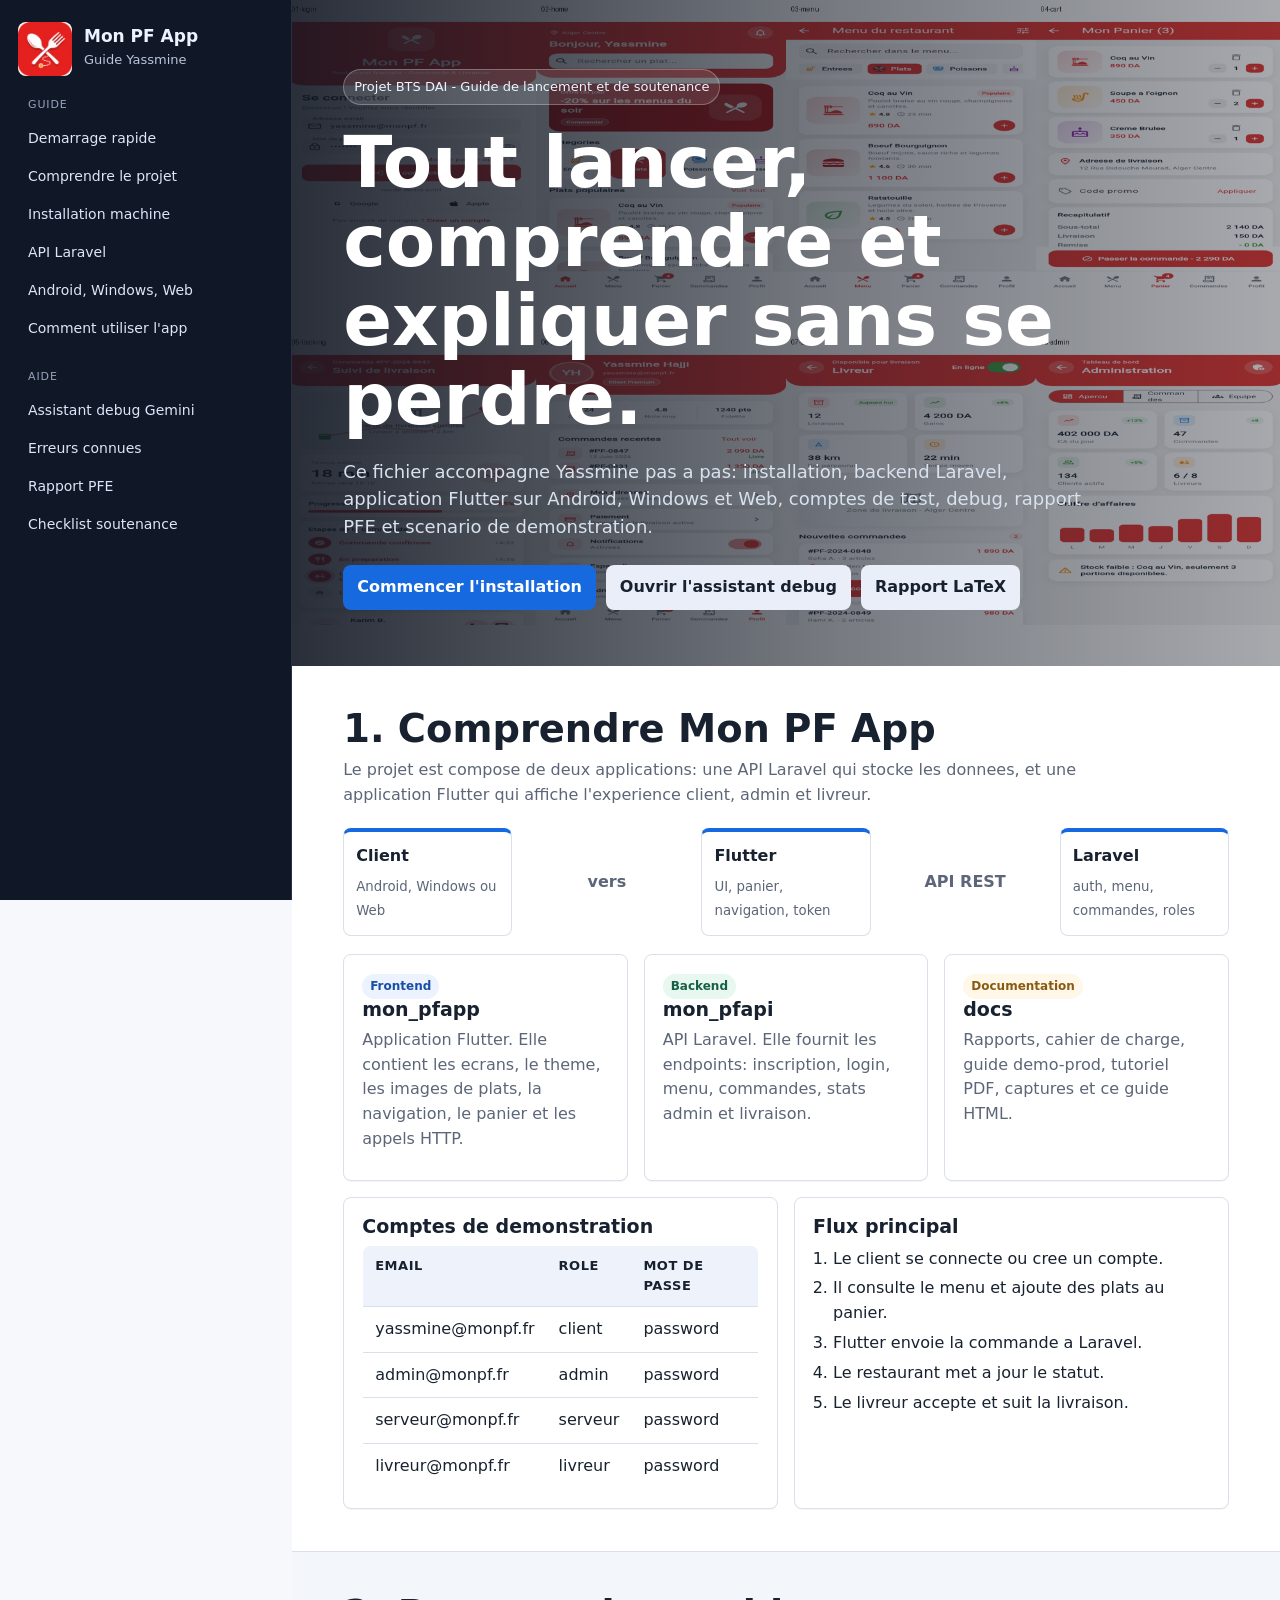
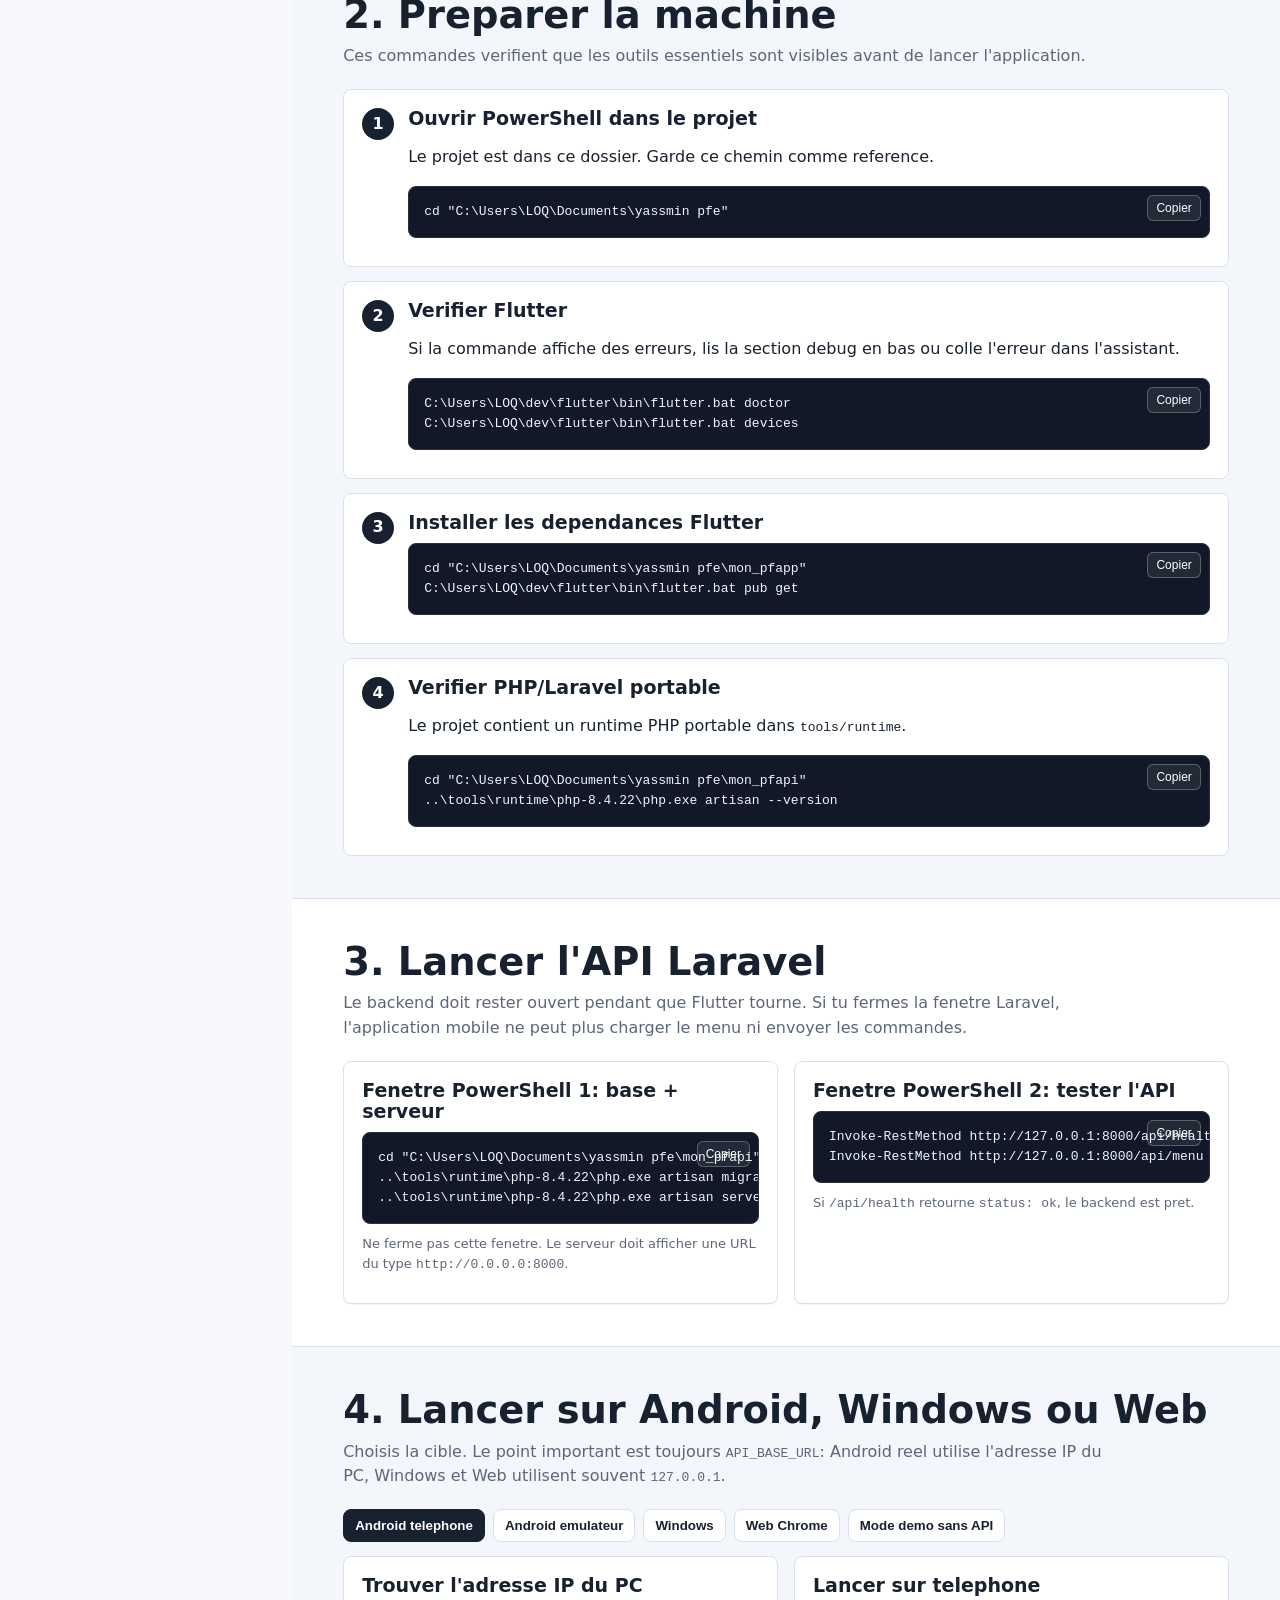
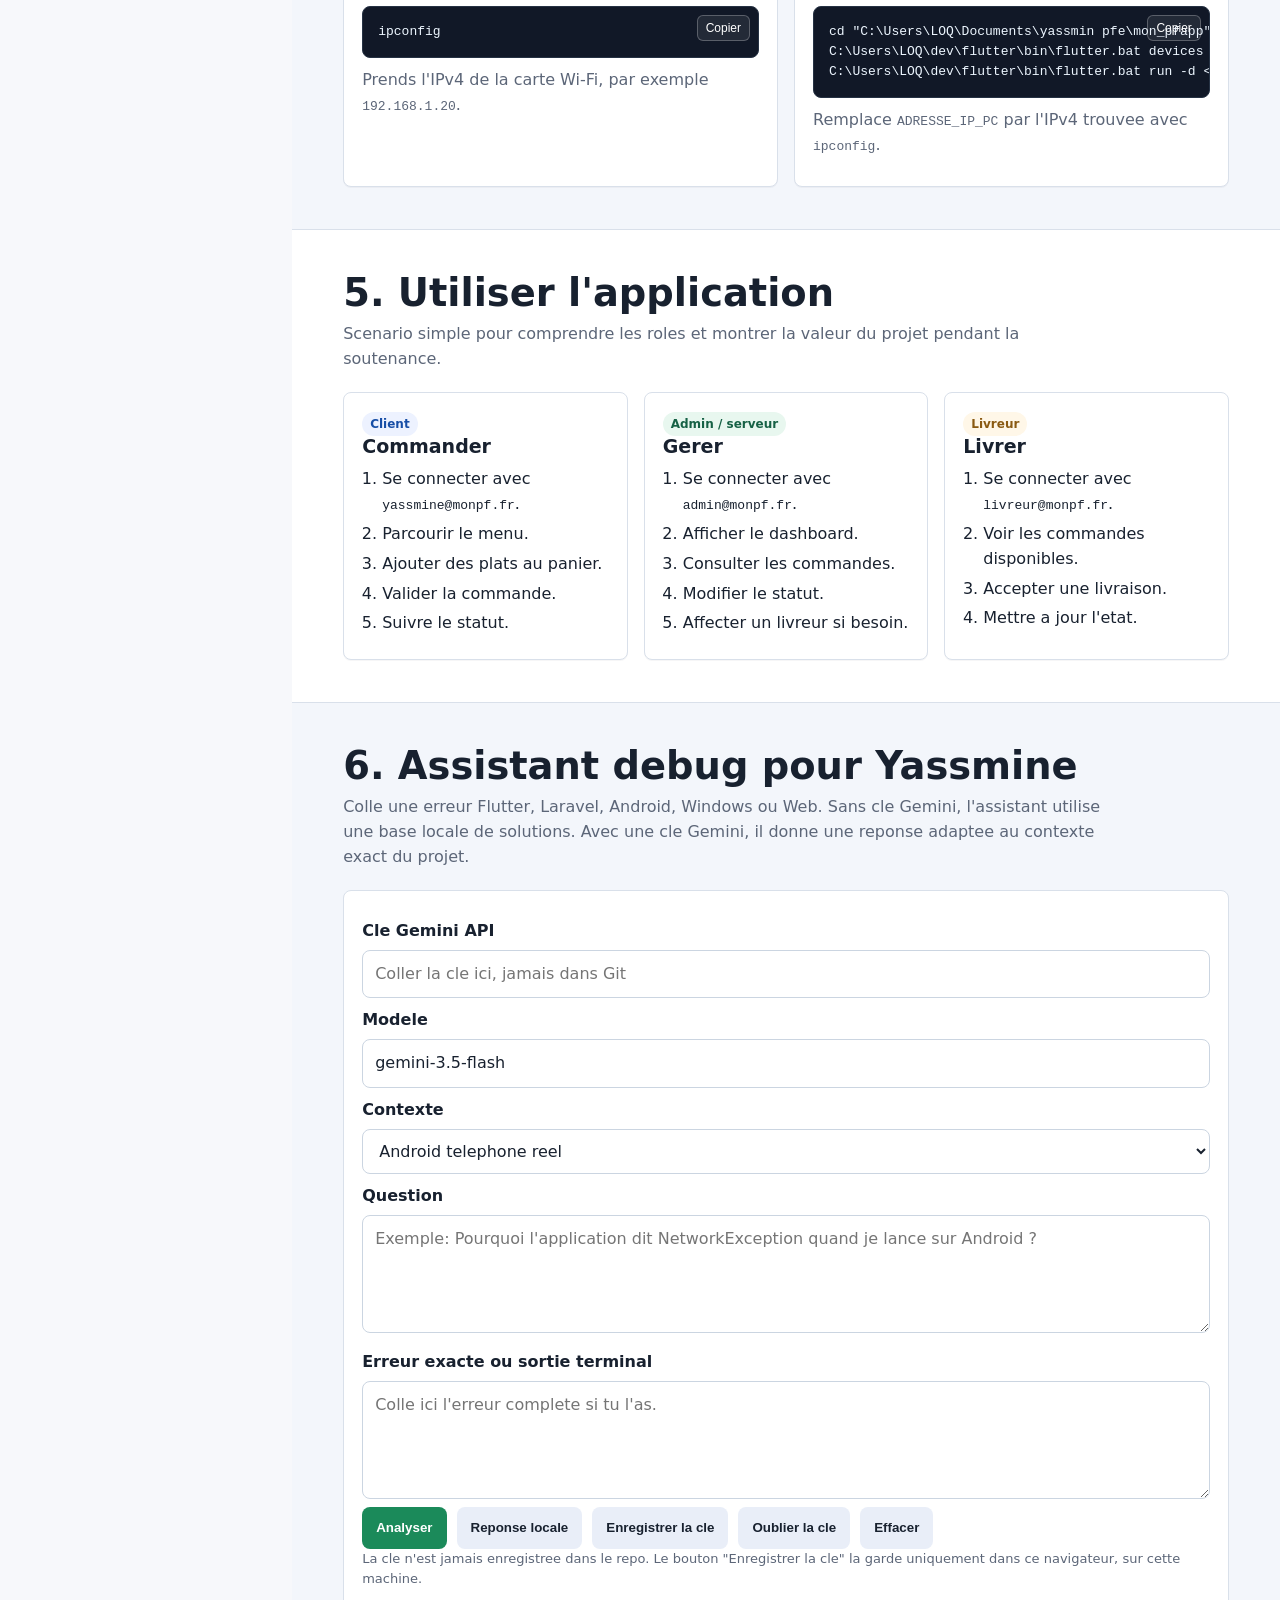
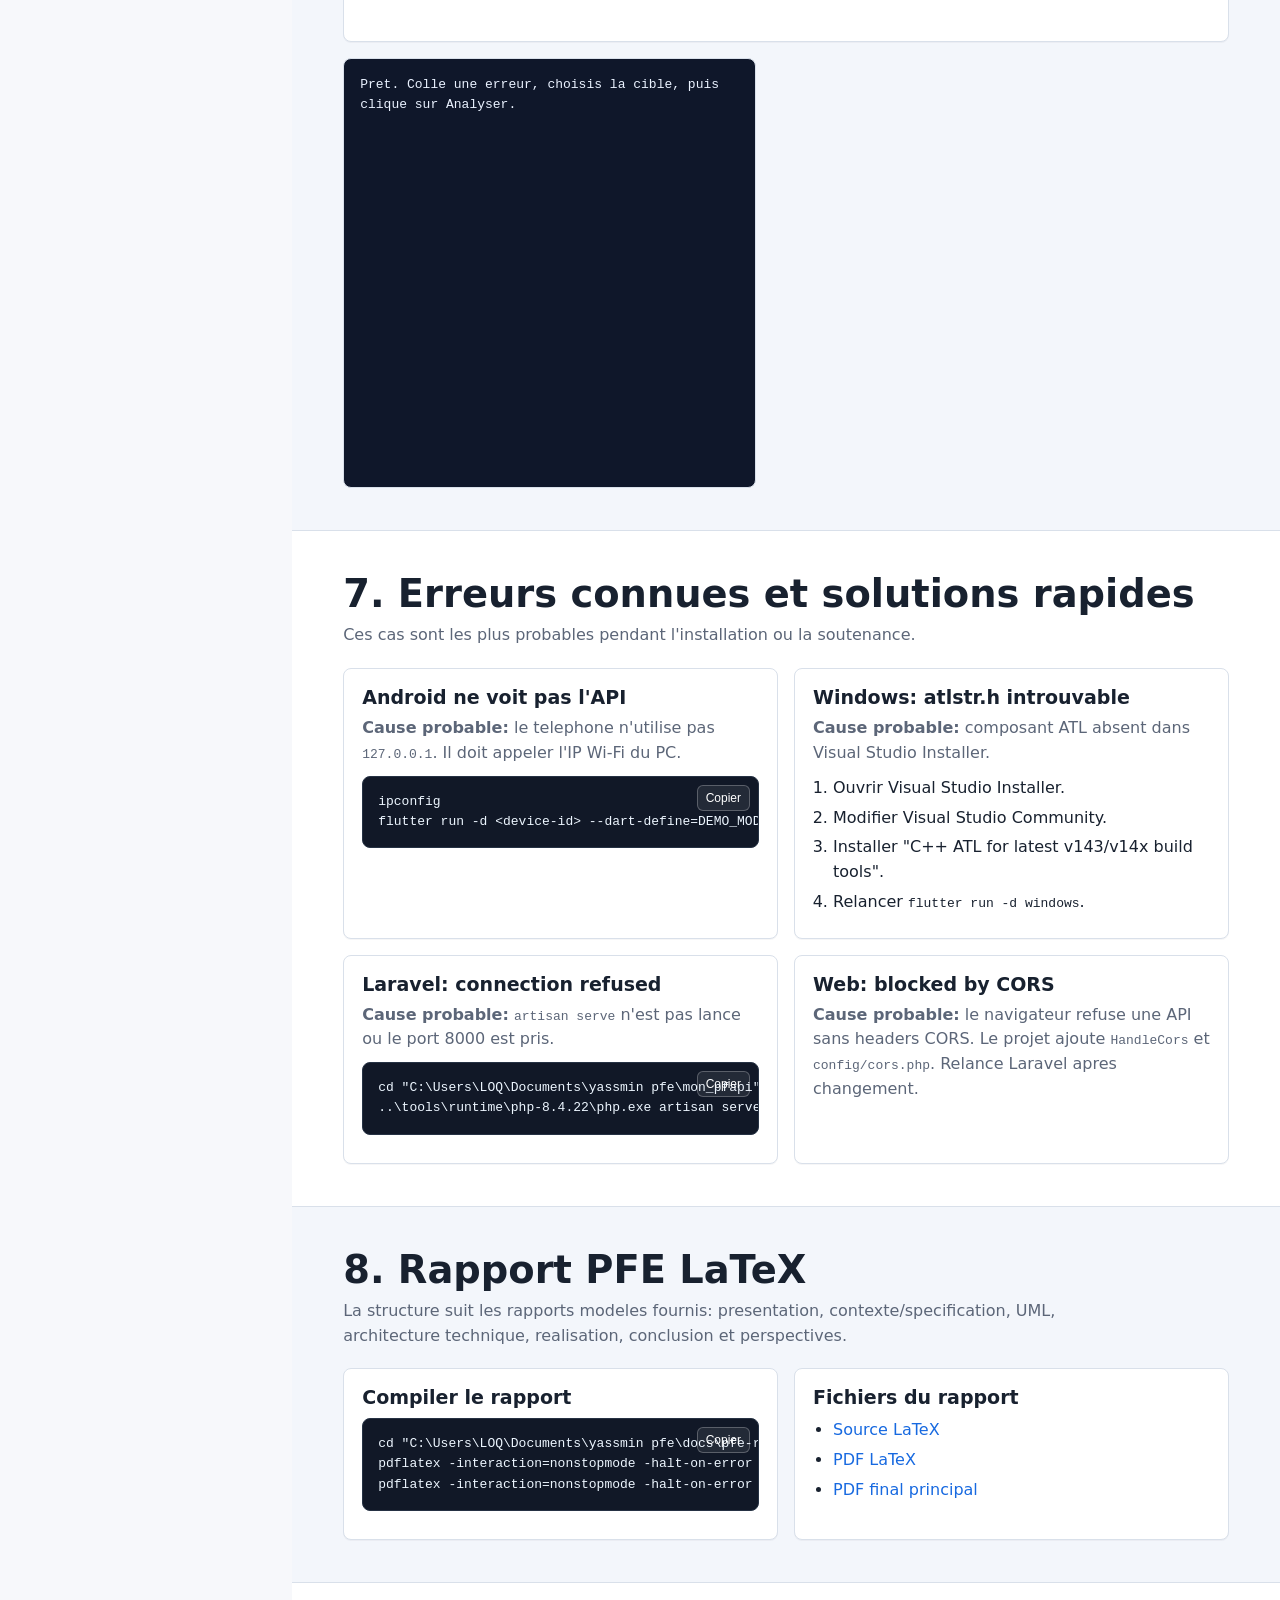
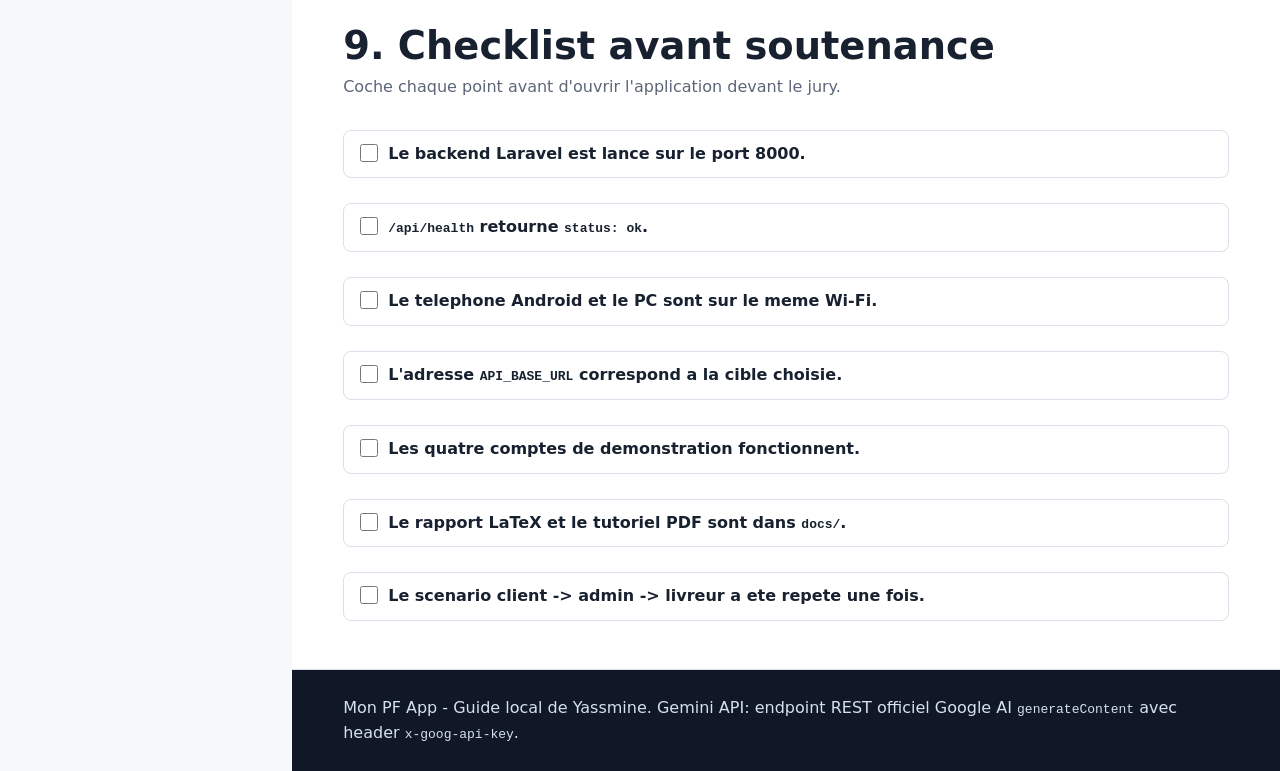
==== commit efb407ba: "Improve Gemini key handling and Android repo completeness" ====
--- a/docs/yassmine-guide/index.html
+++ b/docs/yassmine-guide/index.html
@@ -817,9 +817,11 @@
             <div class="row-actions">
               <button class="button green" id="askBtn">Analyser</button>
               <button class="button secondary" id="offlineBtn">Reponse locale</button>
+              <button class="button secondary" id="saveKeyBtn">Enregistrer la cle</button>
+              <button class="button secondary" id="forgetKeyBtn">Oublier la cle</button>
               <button class="button secondary" id="clearBtn">Effacer</button>
             </div>
-            <p class="hint">La cle n'est pas enregistree dans le repo. Elle reste dans ce navigateur pendant la session.</p>
+            <p class="hint">La cle n'est jamais enregistree dans le repo. Le bouton "Enregistrer la cle" la garde uniquement dans ce navigateur, sur cette machine.</p>
             <div class="status" id="status"></div>
           </div>
           <div>
@@ -1050,6 +1052,32 @@
       $("#status").textContent = text;
     }
 
+    const GEMINI_KEY_STORAGE = "mon_pf_app_gemini_api_key";
+
+    function loadSavedKey() {
+      const savedKey = localStorage.getItem(GEMINI_KEY_STORAGE);
+      if (savedKey) {
+        $("#apiKey").value = savedKey;
+        setStatus("Cle Gemini chargee depuis ce navigateur.");
+      }
+    }
+
+    function saveKeyLocally() {
+      const key = $("#apiKey").value.trim();
+      if (!key) {
+        setStatus("Aucune cle a enregistrer.");
+        return;
+      }
+      localStorage.setItem(GEMINI_KEY_STORAGE, key);
+      setStatus("Cle Gemini enregistree uniquement sur cette machine.");
+    }
+
+    function forgetSavedKey() {
+      localStorage.removeItem(GEMINI_KEY_STORAGE);
+      $("#apiKey").value = "";
+      setStatus("Cle Gemini supprimee de ce navigateur.");
+    }
+
     function offlineAnswer() {
       const raw = [$("#question").value, $("#errorLog").value, $("#target").value].join(" ").toLowerCase();
       const recipe = recipes.find(item => item.keys.some(key => raw.includes(key.toLowerCase())));
@@ -1160,6 +1188,8 @@
 
     $("#askBtn").addEventListener("click", askGemini);
     $("#offlineBtn").addEventListener("click", offlineAnswer);
+    $("#saveKeyBtn").addEventListener("click", saveKeyLocally);
+    $("#forgetKeyBtn").addEventListener("click", forgetSavedKey);
     $("#clearBtn").addEventListener("click", () => {
       $("#question").value = "";
       $("#errorLog").value = "";
@@ -1170,6 +1200,8 @@
     $("#mobileJump").addEventListener("change", event => {
       location.hash = event.target.value;
     });
+
+    loadSavedKey();
   </script>
 </body>
 </html>
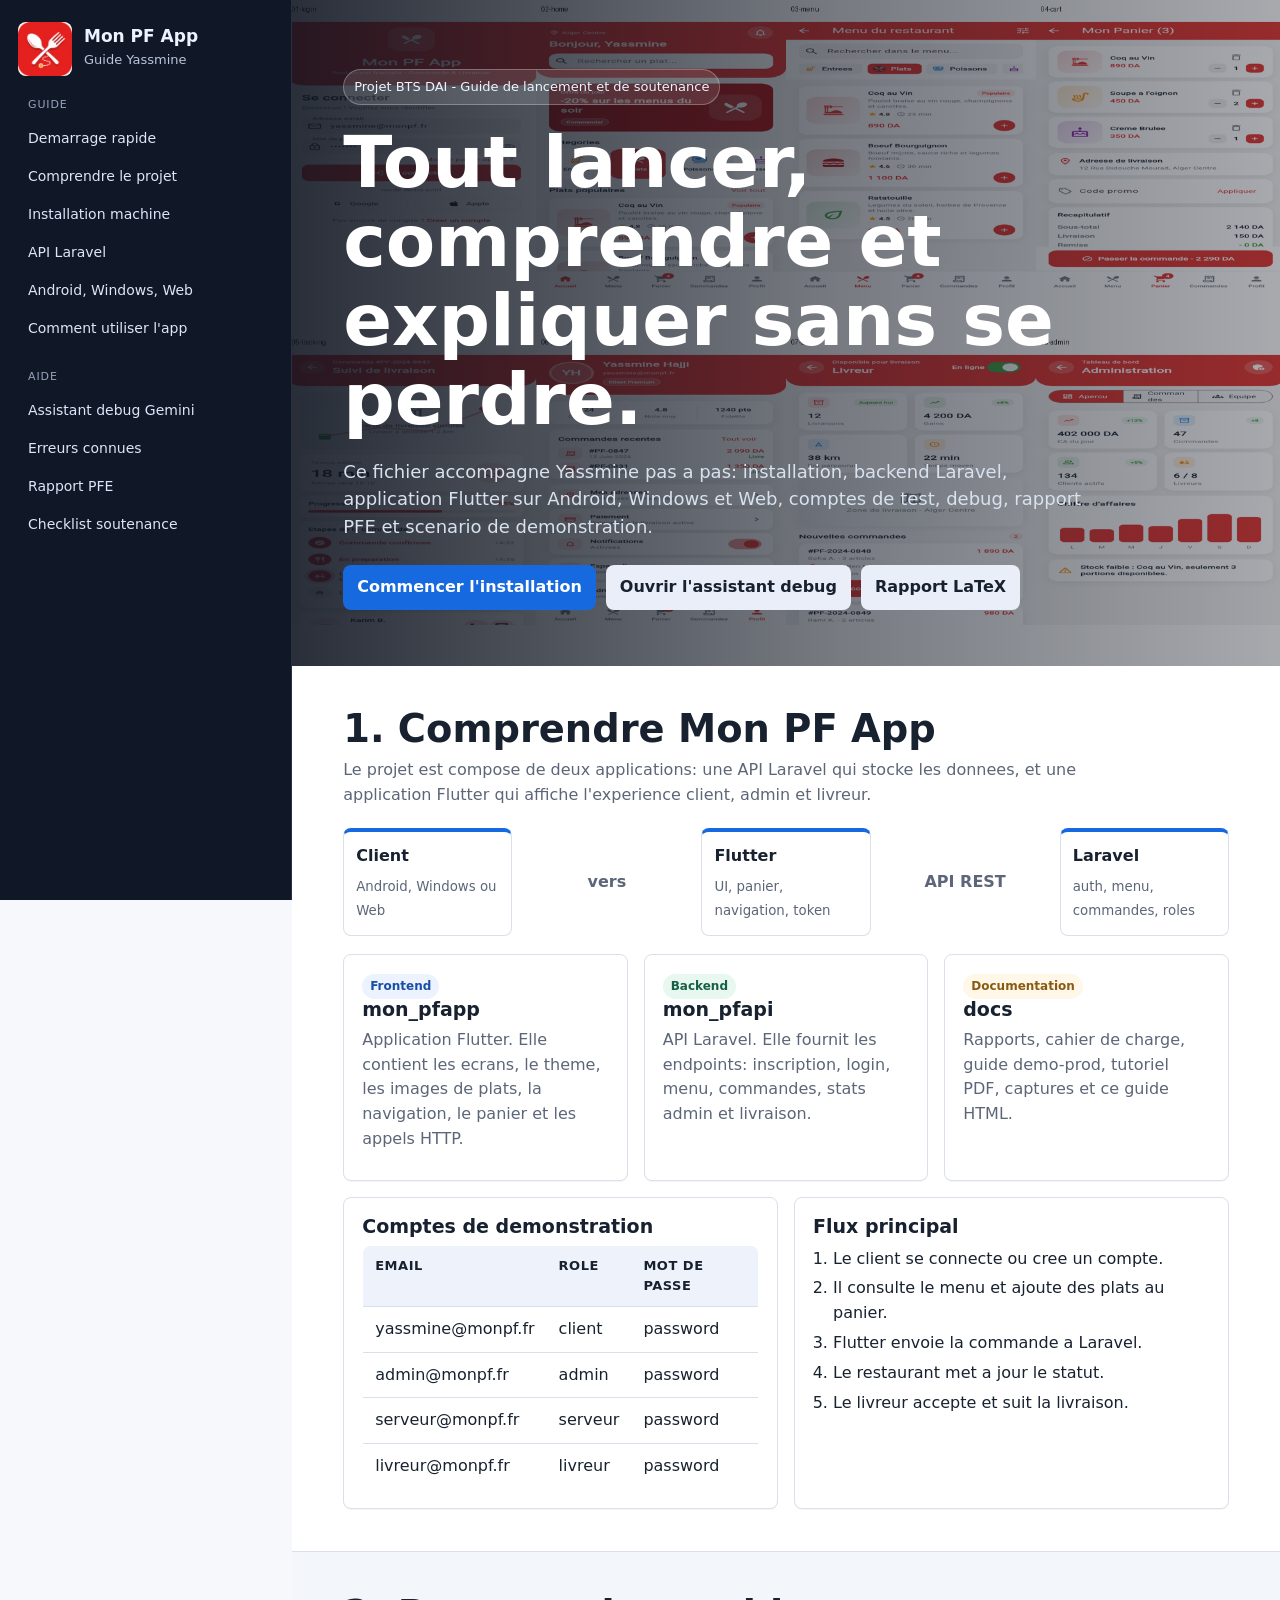
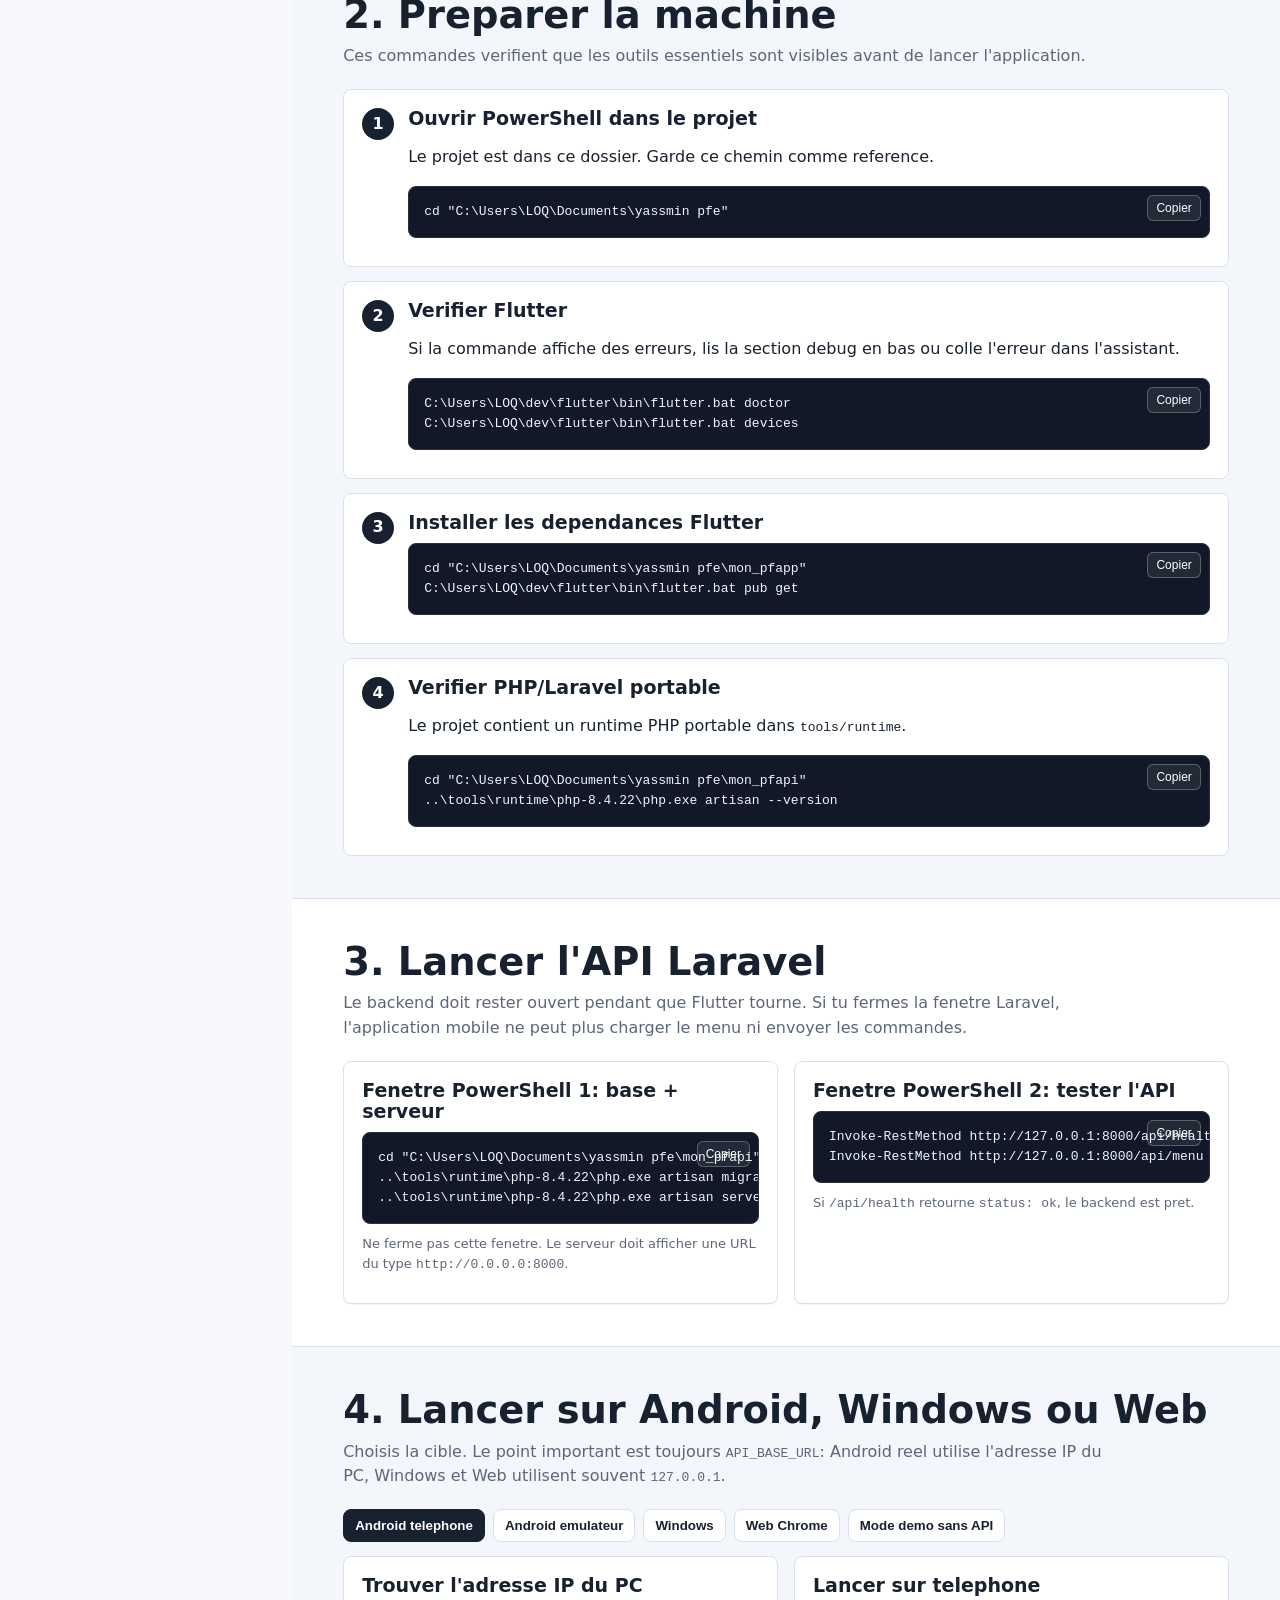
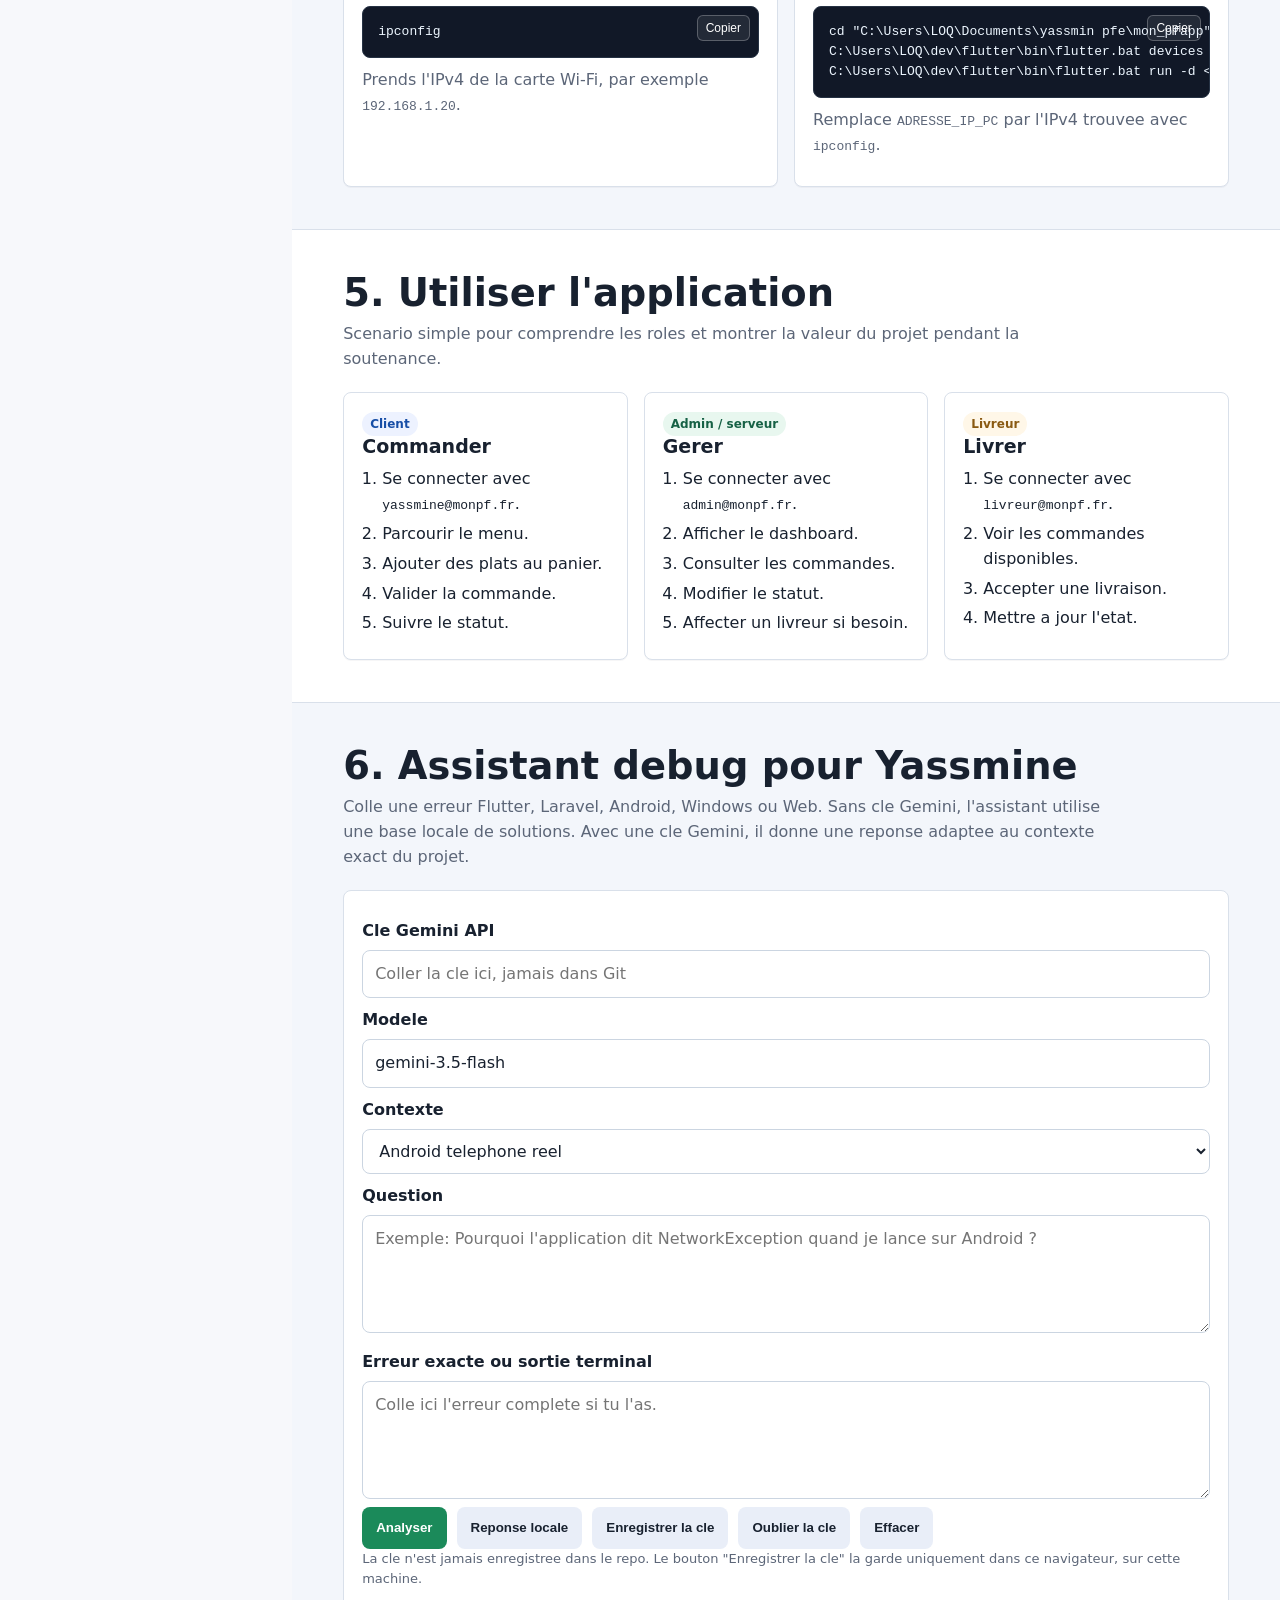
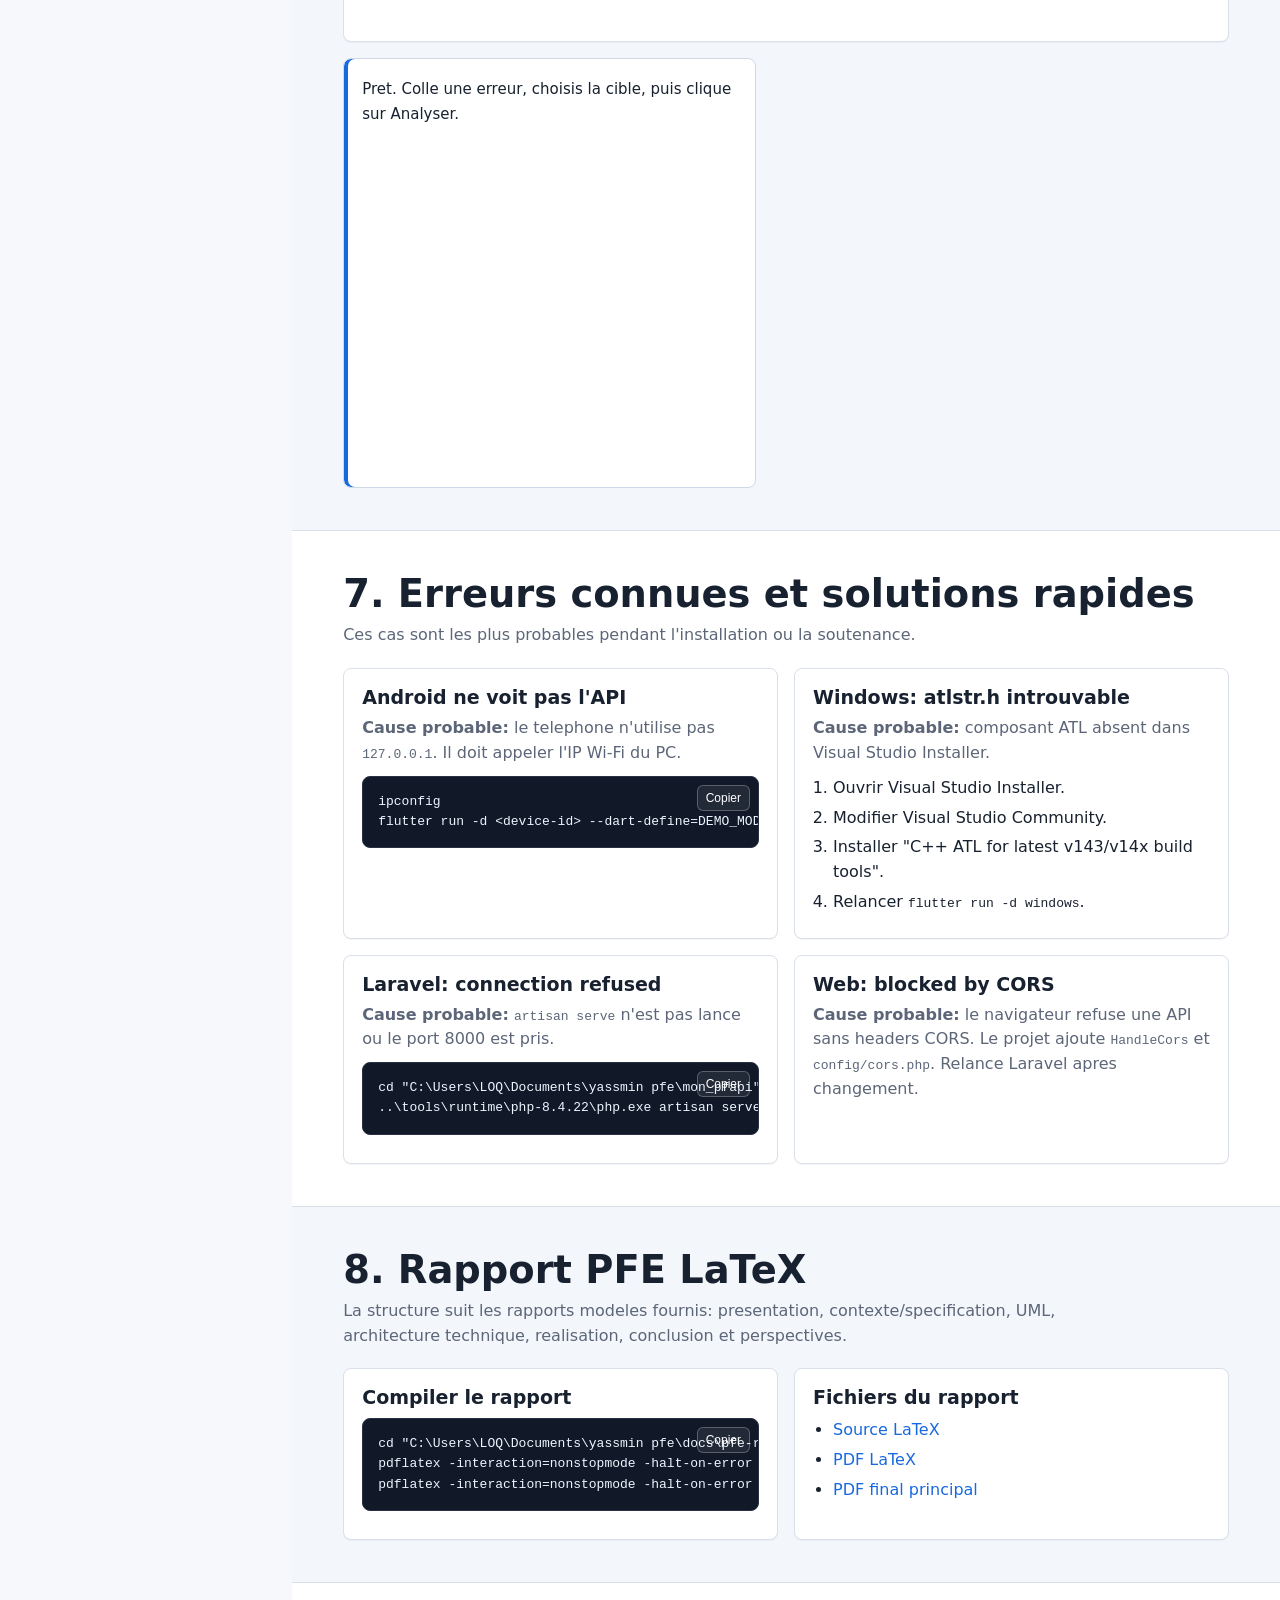
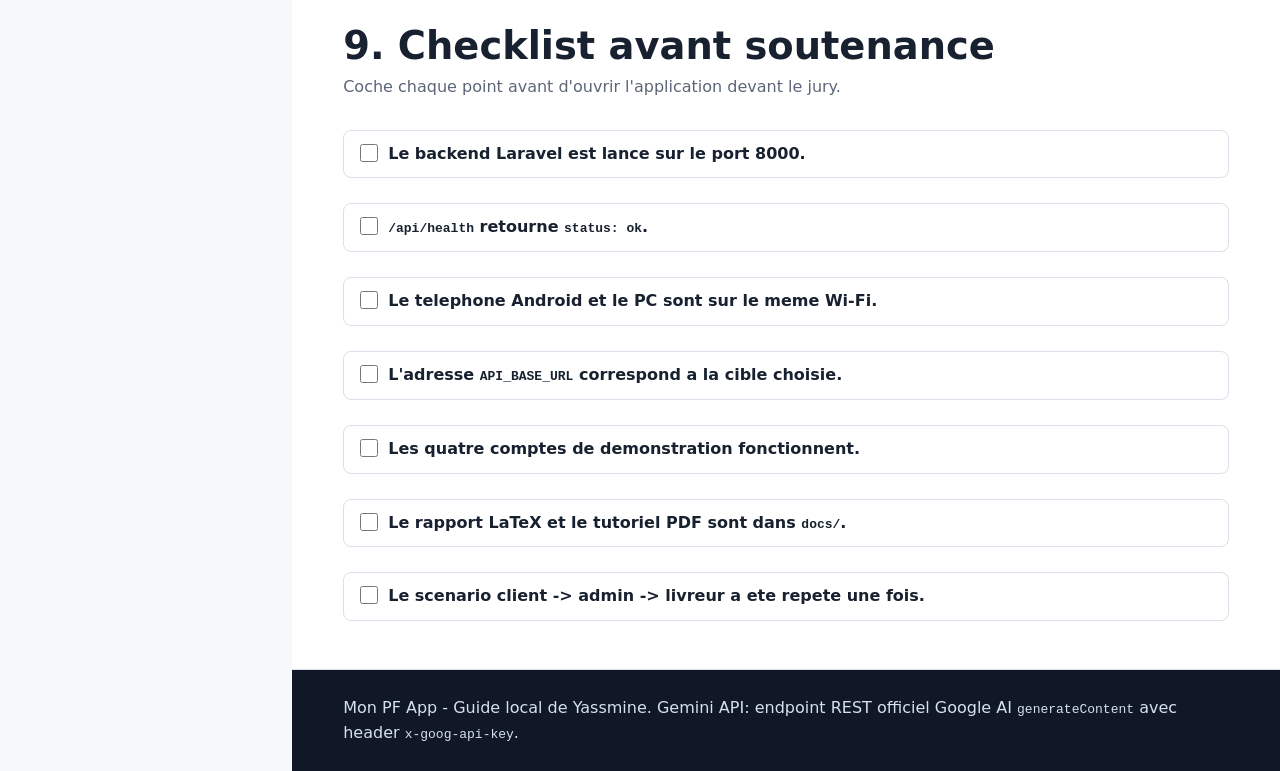
==== commit d0c12910: "Improve debug assistant text output" ====
--- a/docs/yassmine-guide/index.html
+++ b/docs/yassmine-guide/index.html
@@ -424,16 +424,17 @@
 
     .answer {
       min-height: 430px;
-      border: 1px solid var(--line);
+      border: 1px solid #cfd9e8;
       border-radius: 8px;
-      background: #0f172a;
-      color: #eaf2ff;
-      padding: 16px;
+      background: #ffffff;
+      color: var(--ink);
+      padding: 18px;
       white-space: pre-wrap;
       overflow: auto;
-      font-family: "Cascadia Mono", Consolas, monospace;
-      font-size: 13px;
-      line-height: 1.55;
+      font-family: Inter, ui-sans-serif, system-ui, -apple-system, BlinkMacSystemFont, "Segoe UI", sans-serif;
+      font-size: 15px;
+      line-height: 1.65;
+      box-shadow: inset 4px 0 0 var(--blue);
     }
 
     .hint {
@@ -935,12 +936,24 @@
 cd "C:\\Users\\LOQ\\Documents\\yassmin pfe\\mon_pfapp"
 C:\\Users\\LOQ\\dev\\flutter\\bin\\flutter.bat run -d windows --dart-define=DEMO_MODE=false --dart-define=API_BASE_URL=http://127.0.0.1:8000/api
 Comptes: yassmine@monpf.fr, admin@monpf.fr, serveur@monpf.fr, livreur@monpf.fr avec password.
-Reponds en francais simple. Structure toujours:
-1. Ce que l'erreur veut dire.
-2. Pourquoi elle arrive dans ce projet.
-3. Solution pas a pas.
-4. Commandes exactes.
-5. Verification finale.
+Reponds en francais simple et en texte structure uniquement.
+Interdictions strictes: pas de Markdown, pas de blocs de code, pas de triple backticks, pas de tableau Markdown, pas de JSON, pas de HTML.
+N'utilise pas de syntaxe de documentation technique comme ###, **gras**, - puces Markdown, ou listes de code.
+Utilise toujours cette structure textuelle:
+DIAGNOSTIC
+Explique en 2 ou 3 phrases ce que l'erreur veut dire.
+
+CAUSE PROBABLE DANS CE PROJET
+Explique pourquoi cela arrive dans Mon PF App.
+
+SOLUTION PAS A PAS
+Ecris des etapes courtes numerotees en phrases simples.
+
+COMMANDES A EXECUTER
+Ecris chaque commande sur une ligne separee avec le prefixe "Commande 1 :", "Commande 2 :", etc. Ne mets jamais les commandes dans un bloc de code.
+
+VERIFICATION FINALE
+Explique ce que Yassmine doit voir si c'est corrige.
 N'invente pas de chemins si tu n'es pas sur; utilise ceux du contexte.
 `;
 
@@ -948,13 +961,13 @@
       {
         keys: ["atlstr.h", "ATL", "C1083"],
         title: "Windows build: atlstr.h introuvable",
-        answer: String.raw`Ce que cela veut dire
+        answer: String.raw`DIAGNOSTIC
 Le compilateur Windows cherche un header ATL de Visual Studio et ne le trouve pas.
 
-Pourquoi ici
+CAUSE PROBABLE DANS CE PROJET
 Le plugin flutter_secure_storage_windows depend d'un composant C++ de Visual Studio.
 
-Solution pas a pas
+SOLUTION PAS A PAS
 1. Ouvrir Visual Studio Installer.
 2. Cliquer sur Modifier pour Visual Studio Community.
 3. Aller dans Composants individuels.
@@ -962,80 +975,80 @@
 5. Installer C++ ATL for latest v143/v14x build tools.
 6. Redemarrer PowerShell.
 
-Commandes
-cd "C:\\Users\\LOQ\\Documents\\yassmin pfe\\mon_pfapp"
-C:\\Users\\LOQ\\dev\\flutter\\bin\\flutter.bat run -d windows --dart-define=DEMO_MODE=false --dart-define=API_BASE_URL=http://127.0.0.1:8000/api
-
-Verification
+COMMANDES A EXECUTER
+Commande 1 : cd "C:\\Users\\LOQ\\Documents\\yassmin pfe\\mon_pfapp"
+Commande 2 : C:\\Users\\LOQ\\dev\\flutter\\bin\\flutter.bat run -d windows --dart-define=DEMO_MODE=false --dart-define=API_BASE_URL=http://127.0.0.1:8000/api
+
+VERIFICATION FINALE
 La fenetre Windows de Mon PF App doit s'ouvrir et le menu doit se charger.`
       },
       {
         keys: ["connection refused", "NetworkException", "SocketException", "failed host lookup", "timed out"],
         title: "Flutter ne peut pas joindre Laravel",
-        answer: String.raw`Ce que cela veut dire
+        answer: String.raw`DIAGNOSTIC
 Flutter essaye d'appeler l'API mais ne trouve pas le serveur.
 
-Pourquoi ici
+CAUSE PROBABLE DANS CE PROJET
 Le backend n'est peut-etre pas lance, ou l'URL API_BASE_URL n'est pas adaptee a la cible.
 
-Solution pas a pas
+SOLUTION PAS A PAS
 1. Lance Laravel dans une fenetre PowerShell separee.
 2. Teste /api/health.
-3. Choisis la bonne URL:
-- Windows/Web: http://127.0.0.1:8000/api
-- Android emulateur: http://10.0.2.2:8000/api
-- Telephone Android: http://ADRESSE_IP_PC:8000/api
-
-Commandes backend
-cd "C:\\Users\\LOQ\\Documents\\yassmin pfe\\mon_pfapi"
-..\\tools\\runtime\\php-8.4.22\\php.exe artisan serve --host=0.0.0.0 --port=8000
-
-Verification
-Invoke-RestMethod http://127.0.0.1:8000/api/health`
+3. Pour Windows ou Web, utilise http://127.0.0.1:8000/api.
+4. Pour un emulateur Android, utilise http://10.0.2.2:8000/api.
+5. Pour un telephone Android reel, utilise http://ADRESSE_IP_PC:8000/api.
+
+COMMANDES A EXECUTER
+Commande 1 : cd "C:\\Users\\LOQ\\Documents\\yassmin pfe\\mon_pfapi"
+Commande 2 : ..\\tools\\runtime\\php-8.4.22\\php.exe artisan serve --host=0.0.0.0 --port=8000
+Commande 3 : Invoke-RestMethod http://127.0.0.1:8000/api/health
+
+VERIFICATION FINALE
+La commande de verification doit afficher status: ok.`
       },
       {
         keys: ["cors", "Access-Control-Allow-Origin", "blocked by CORS"],
         title: "Web: erreur CORS",
-        answer: String.raw`Ce que cela veut dire
+        answer: String.raw`DIAGNOSTIC
 Chrome bloque une requete vers l'API car la reponse Laravel n'autorise pas l'origine web.
 
-Pourquoi ici
+CAUSE PROBABLE DANS CE PROJET
 Flutter Web tourne dans Chrome sur un port local et appelle Laravel sur un autre port.
 
-Solution pas a pas
+SOLUTION PAS A PAS
 1. Verifie que mon_pfapi/config/cors.php existe.
 2. Verifie que HandleCors est ajoute dans bootstrap/app.php.
 3. Relance Laravel, car la configuration est chargee au demarrage.
 
-Commandes
-cd "C:\\Users\\LOQ\\Documents\\yassmin pfe\\mon_pfapi"
-..\\tools\\runtime\\php-8.4.22\\php.exe artisan config:clear
-..\\tools\\runtime\\php-8.4.22\\php.exe artisan serve --host=0.0.0.0 --port=8000
-
-Verification
+COMMANDES A EXECUTER
+Commande 1 : cd "C:\\Users\\LOQ\\Documents\\yassmin pfe\\mon_pfapi"
+Commande 2 : ..\\tools\\runtime\\php-8.4.22\\php.exe artisan config:clear
+Commande 3 : ..\\tools\\runtime\\php-8.4.22\\php.exe artisan serve --host=0.0.0.0 --port=8000
+
+VERIFICATION FINALE
 Relance Flutter Web et recharge Chrome.`
       },
       {
         keys: ["No devices found", "adb", "unauthorized", "device offline"],
         title: "Android non detecte",
-        answer: String.raw`Ce que cela veut dire
+        answer: String.raw`DIAGNOSTIC
 Flutter ne voit pas le telephone Android.
 
-Pourquoi ici
+CAUSE PROBABLE DANS CE PROJET
 Le mode developpeur, le debogage USB ou l'autorisation RSA ne sont pas actifs.
 
-Solution pas a pas
+SOLUTION PAS A PAS
 1. Activer Options developpeur sur Android.
 2. Activer Debogage USB.
 3. Brancher le cable USB.
 4. Accepter la fenetre d'autorisation sur le telephone.
 5. Relancer devices.
 
-Commandes
-C:\\Users\\LOQ\\dev\\flutter\\bin\\flutter.bat devices
-adb devices
-
-Verification
+COMMANDES A EXECUTER
+Commande 1 : C:\\Users\\LOQ\\dev\\flutter\\bin\\flutter.bat devices
+Commande 2 : adb devices
+
+VERIFICATION FINALE
 Le telephone doit apparaitre avec un identifiant et le statut device.`
       }
     ];
@@ -1086,23 +1099,26 @@
         setStatus("Reponse locale trouvee.");
         return;
       }
-      setAnswer(String.raw`Diagnostic local general
-
-1. Verifie que tu es dans le bon dossier:
-cd "C:\\Users\\LOQ\\Documents\\yassmin pfe"
-
-2. Verifie que Laravel tourne:
-Invoke-RestMethod http://127.0.0.1:8000/api/health
-
-3. Verifie la cible Flutter:
-C:\\Users\\LOQ\\dev\\flutter\\bin\\flutter.bat devices
-
-4. Relance avec la bonne API_BASE_URL:
-- Windows/Web: http://127.0.0.1:8000/api
-- Emulateur Android: http://10.0.2.2:8000/api
-- Telephone Android: http://ADRESSE_IP_PC:8000/api
-
-5. Si l'erreur continue, colle le message exact dans la zone "Erreur exacte".`);
+      setAnswer(String.raw`DIAGNOSTIC
+L'assistant local n'a pas reconnu une erreur precise dans le message colle.
+
+CAUSE PROBABLE DANS CE PROJET
+Le probleme vient souvent d'un backend non lance, d'une mauvaise URL API_BASE_URL ou d'un appareil Android non detecte.
+
+SOLUTION PAS A PAS
+1. Verifie que tu es dans le bon dossier du projet.
+2. Verifie que Laravel tourne sur le port 8000.
+3. Verifie que Flutter voit la cible Android, Windows ou Web.
+4. Relance Flutter avec l'URL API adaptee a la cible.
+5. Si l'erreur continue, colle le message exact dans la zone "Erreur exacte".
+
+COMMANDES A EXECUTER
+Commande 1 : cd "C:\\Users\\LOQ\\Documents\\yassmin pfe"
+Commande 2 : Invoke-RestMethod http://127.0.0.1:8000/api/health
+Commande 3 : C:\\Users\\LOQ\\dev\\flutter\\bin\\flutter.bat devices
+
+VERIFICATION FINALE
+Si le backend repond status: ok et que Flutter liste un appareil, le lancement peut continuer avec la bonne valeur API_BASE_URL.`);
       setStatus("Reponse locale generale.");
     }
 
@@ -1124,7 +1140,8 @@
 Erreur ou sortie terminal:
 ${errorLog || "(aucune erreur collee)"}
 
-Donne une solution executable sur Windows avec les commandes exactes du projet.`;
+Donne une solution executable sur Windows avec les commandes exactes du projet.
+Format obligatoire: texte structure lisible, sans Markdown, sans bloc de code, sans JSON, sans HTML.`;
 
       setStatus("Gemini analyse l'erreur...");
       setAnswer("Analyse en cours...");
